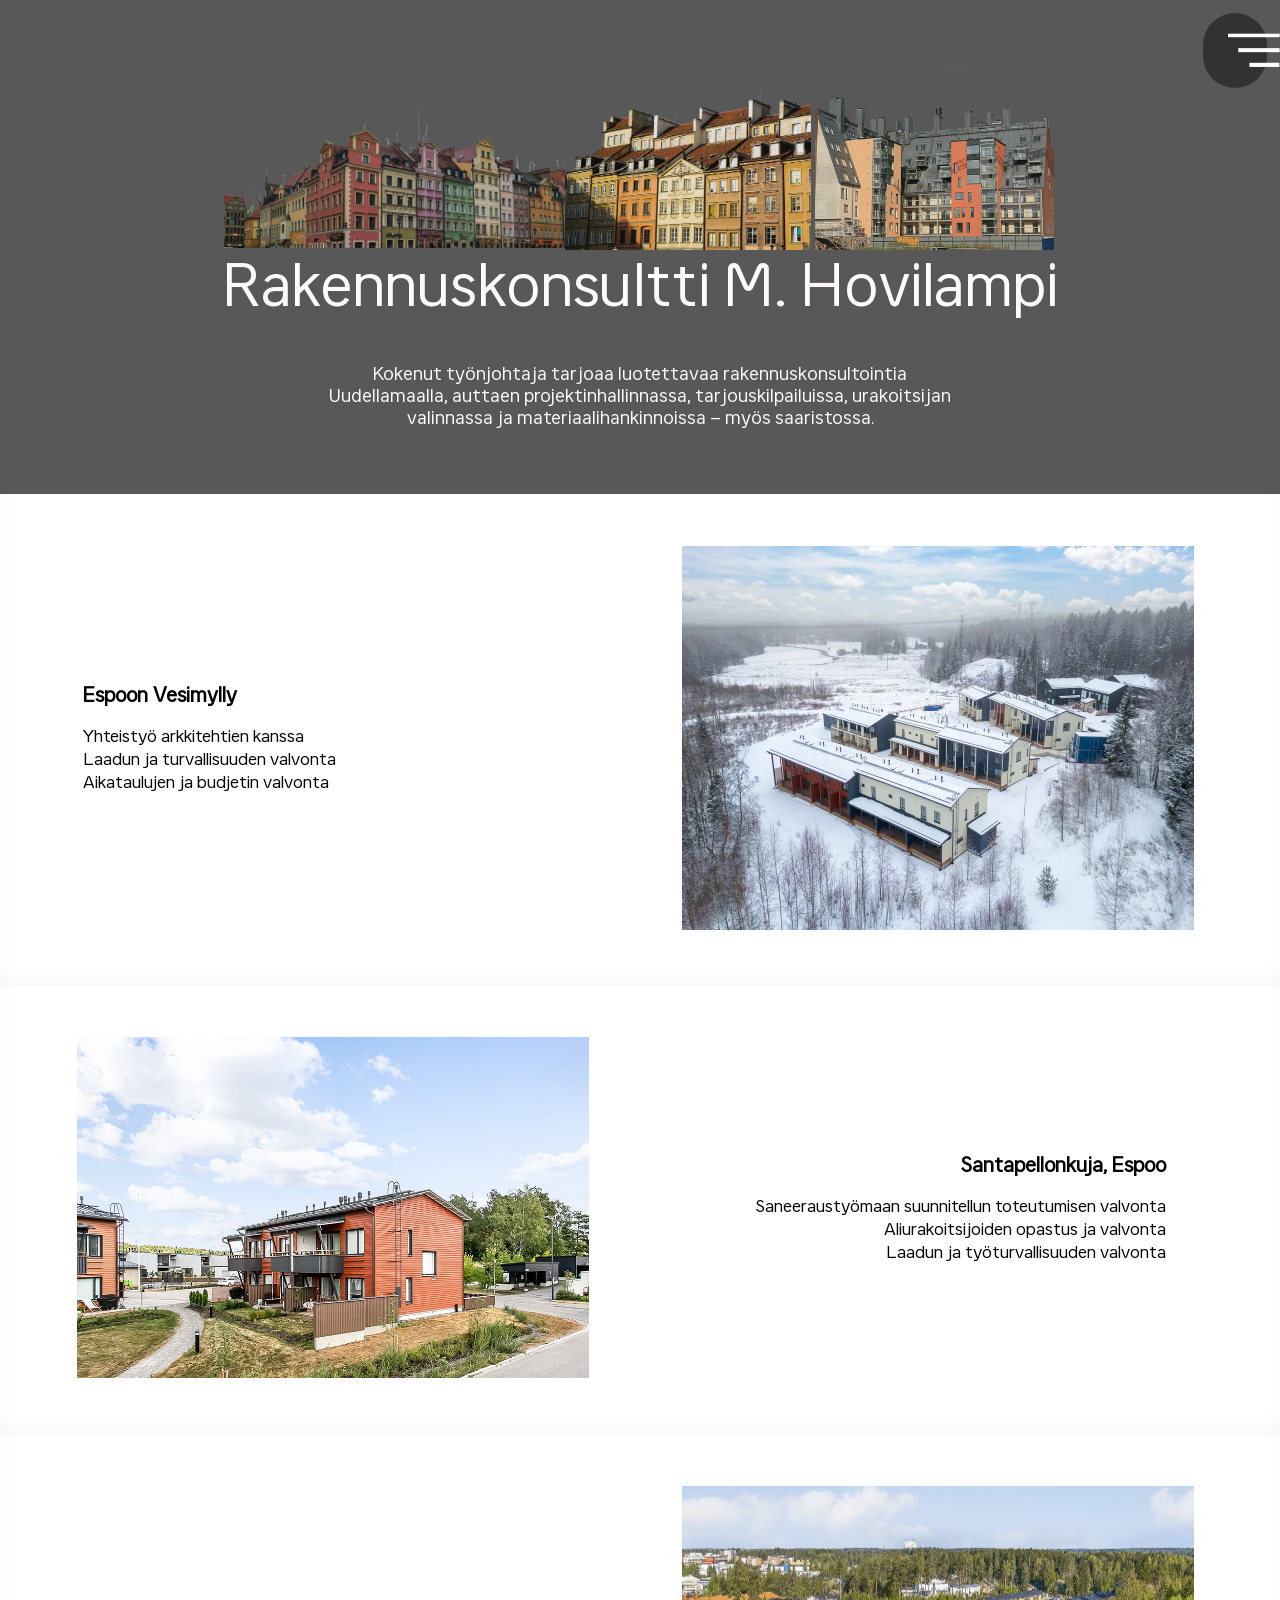
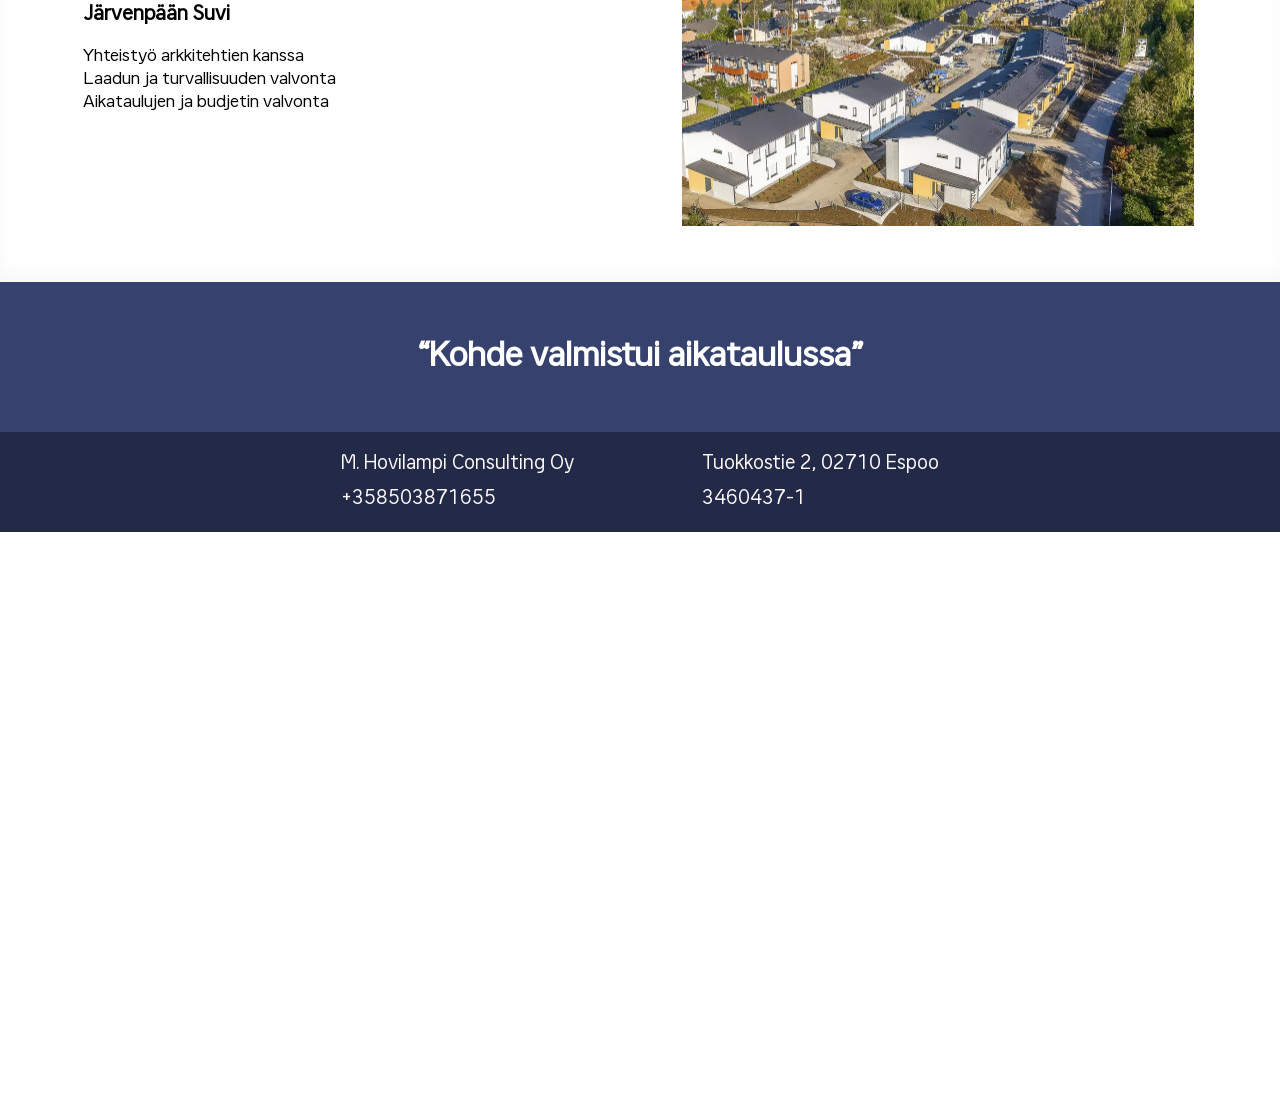
==== index.html @ 57b32dc0 "0.3 menu button and sidemenu" ====
<!DOCTYPE html>
<html>

<head>
    <meta charset="utf-8">
    <meta http-equiv="X-UA-Compatible" content="IE=edge">
    <title></title>
    <meta name="description" content="">
    <meta name="viewport" content="width=device-width, initial-scale=1">
    <script src="https://code.jquery.com/jquery-3.6.0.min.js"></script>
    <link rel="stylesheet" href="styles.css">
    <script src="script.js" async defer></script>
    <link rel="stylesheet" href="https://cdnjs.cloudflare.com/ajax/libs/animate.css/4.1.1/animate.min.css" />
    <script src="wow.min.js"></script>
    <script>
        new WOW().init();
    </script>
</head>

<body class="column">
    <div class="sidemenu column">
        <a class="menu">Menu</a>
        <div style="margin-top: -3.5%;" class="empty">.....</div>
        
        <a href="index.html" class="am column">
            <div class="round">
                <img class="home" src="home.svg">
            </div>
            <h5>Home</h5>
        </a>

        <a href="index.html" class="am column">
            <div class="round">
                <img class="home" src="ref.svg">
            </div>
            <h5>References</h5>
        </a>

        <a href="index.html" class="am column">
            <div class="round">
                <img class="home" src="contact.svg">
            </div>
            <h5>Contact</h5>
        </a>
    </div>

    <div class="movement">
        <div class="octagon">
            <img src="bars-solid.png">
        </div>
        <div class="case_build column">

            <div class="case_limiter row">
                <div class="building im1">
                    <img src="bgf2.png">
                </div>
                <div class="building im2">
                    <img src="bgf1.png">
                </div>
                <div class="building im3">
                    <img src="bgf3.png">
                </div>
            </div>
            <h1>Rakennuskonsultti M. Hovilampi</h1>
            <p>
                Kokenut työnjohtaja tarjoaa luotettavaa rakennuskonsultointia Uudellamaalla, auttaen projektinhallinnassa, tarjouskilpailuissa, urakoitsijan valinnassa ja materiaalihankinnoissa – myös saaristossa.
            </p>
        </div>
        <div class="content row">
            <div class="desc column">
                <h3>Espoon Vesimylly</h3>
                <p>
                    Yhteistyö arkkitehtien kanssa
                    <br>Laadun ja turvallisuuden valvonta
                    <br>Aikataulujen ja budjetin valvonta
                </p>
            </div>
            <div class="foto">
                <img src="yhtio-nelio.png">
            </div>
        </div>
        <div class="content row">
            <div class="foto left">
                <img src="santapellonkuja-espoo.jpg">
            </div>
            <div class="desc right column">
                <h3>Santapellonkuja, Espoo</h3>
                <p>
                    Saneeraustyömaan suunnitellun toteutumisen valvonta<br> Aliurakoitsijoiden opastus ja valvonta<br> Laadun ja työturvallisuuden valvonta
                </p>
            </div>
        </div>
        <div class="content row">
            <div class="desc column">
                <h3>Järvenpään Suvi</h3>
                <p>
                    Yhteistyö arkkitehtien kanssa<br> Laadun ja turvallisuuden valvonta<br> Aikataulujen ja budjetin valvonta
                </p>
            </div>
            <div class="foto">
                <img src="Jarvenpaan_Suvi_ulkokuva_05-1-1024x681.jpg">
            </div>
        </div>
        <div class="quote">
            <h2>“Kohde valmistui aikataulussa”</h2>
        </div>
        <div class="info row">
            <div class="column">
                <p>
                    M. Hovilampi Consulting Oy<br> +358503871655
                </p>
            </div>
            <div class="separator ">.</div>
            <div class="column">
                <p>
                    Tuokkostie 2, 02710 Espoo<br> 3460437-1
                </p>
            </div>
        </div>
    </div>
</body>

</html>
---- styles.css ----
* {
    margin: 0;
    padding: 0;
    font-family: LTKaraokeBodyR;
}

@font-face {
    font-family: 'LTKaraokeBody';
    src: url('LTKaraokeBody-Regular.ttf') format('truetype');
    font-weight: normal;
    font-style: normal;
}

@font-face {
    font-family: 'LTKaraokeBodyR';
    src: url('LTKaraokeBody-Regular.ttf') format('truetype');
    font-weight: normal;
    font-style: normal;
}

.column {
    display: flex;
    flex-direction: column;
}

.row {
    display: flex;
    flex-direction: row;
}

body {
    font-family: Arial, sans-serif;
    background-color: #ffffff;
    color: snow;
    display: flex;
    flex-direction: column;
    filter: blur(0.30px);
}

.beta {
    border: 2px solid black;
}

.case_build {
    display: flex;
    justify-content: center;
    align-items: center;
    overflow-x: hidden;
    background: linear-gradient(rgba(46, 46, 46, 0.8), rgba(46, 46, 46, 0.8)), url("https://www.hoviconsulting.fi/wp-content/uploads/2024/09/rivari-1.png") center/cover no-repeat;
    top: 0;
    left: 0;
    min-width: 100%;
    opacity: 12;
    z-index: -1;
    padding-bottom: 5%;
    padding-top: 5%;
    text-align: center;
}

.case_build h1 {
    font-family: LTKaraokeBody;
    font-size: 4vw;
    font-weight: normal;
    text-wrap: wrap;
    scale: 1.2;
    z-index: 0.1;
    margin-top: 1%;
    filter: blur(unset);
}

.case_build p {
    margin-top: 3.5%;
    font-size: 1.5vw;
    padding: 0% 25vw;
}

.case_build .building {
    width: 50%;
    display: flex;
    align-items: flex-end;
    z-index: 2;
}

.building img {
    width: 100%;
}

.case_limiter {
    justify-content: center;
    width: 65%;
    overflow: hidden;
}

.upscale {
    width: 85% !important;
}

.im1 {
    min-width: 41%;
}

.im2 {
    min-width: 25%;
}

.im3 {
    min-width: 25%;
}

.im1,
.im2,
.im3 {

    opacity: 0.85;
}

.content {
    min-width: 100%;
    min-height: 100px;
    color: black;
    box-sizing: border-box;
    padding-top: 4vw;
    padding-bottom: 4vw;
    box-shadow: 1px -11px 19px -2px rgba(0, 0, 0, 0.03) inset;
    -webkit-box-shadow: 1px -11px 19px -2px rgba(0, 0, 0, 0.03) inset;
    -moz-box-shadow: 1px -11px 19px -2px rgba(0, 0, 0, 0.03) inset;
}

.desc {
    max-width: 60%;
    font-size: 1.4vw;
    padding: 0% 30vw 0% 6.5vw;
    box-sizing: border-box;
    justify-content: center;
    line-height: 1.8vw;
}

.desc h3 {
    margin-bottom: 2vh;
}

.foto {
    max-width: 40%;
    box-sizing: border-box;
    justify-content: center;
    margin-left: -3vw;
}

.left {
    margin-left: 6vw;
}

.right {
    text-align: right;
    padding: 0% 6.5vw 0% 13vw;
}

.foto img {
    width: 100%;
}

.quote {
    display: flex;
    min-width: 100%;
    min-height: 150px;
    background-color: #36416D;
    justify-content: center;
    align-items: center;
}

.quote h2 {
    font-family: LTKaraokeBodyR;
    display: flex;
    color: rgb(255, 255, 255);
    font-size: 35px;
}

.info {
    background-color: #232A47;
    min-width: 100%;
    min-height: 100px;
    font-size: 1.7vw;
    justify-content: center;
    align-items: center;
    display: flex;
    line-height: 2.8vw;
    font-size: 20px;
}

.separator {
    min-width: 10%;
    color: transparent !important;
    user-select: none;
}
.movement {
    transition: transform 0.5s ease-in-out;
    transform: translateX(0);
}
.sidemenu {
    position: fixed;
    width: 300px;
    height: 300vh;
    left: 100%;
    transition: 0.5s ease-in-out;
    text-align: center;
    background-color: #cccccc;
    top: -0px;

}
.octagon {
    position: fixed;
    margin-top: 1%;
    z-index: 1000;
    margin-left: 94vw;
    background: rgb(15, 15, 15, 0.5);
    border-radius: 37px;
    width: 5%;
    max-height: 60px;
    justify-content: center;
    padding-top: 15px;
}
.octagon img {
    z-index: 2;
    max-width: 100px;
    scale: 1;
}
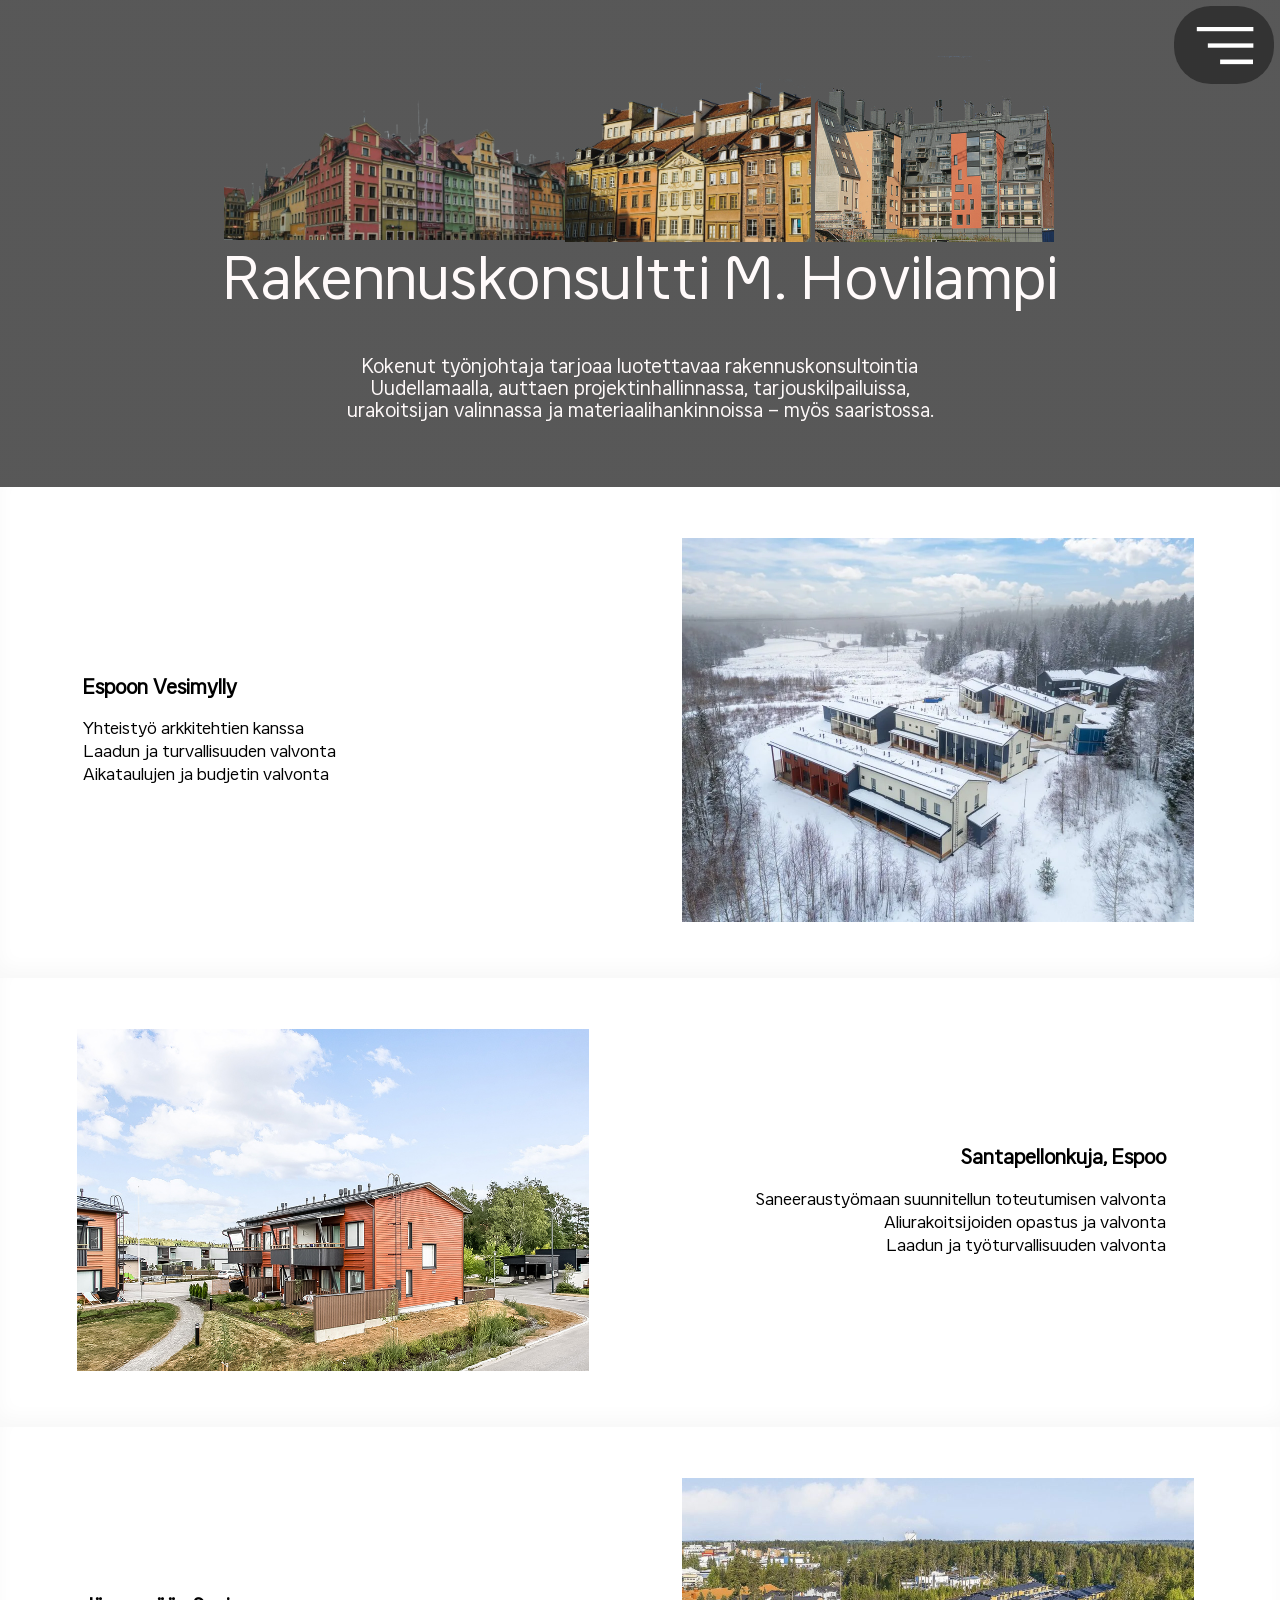
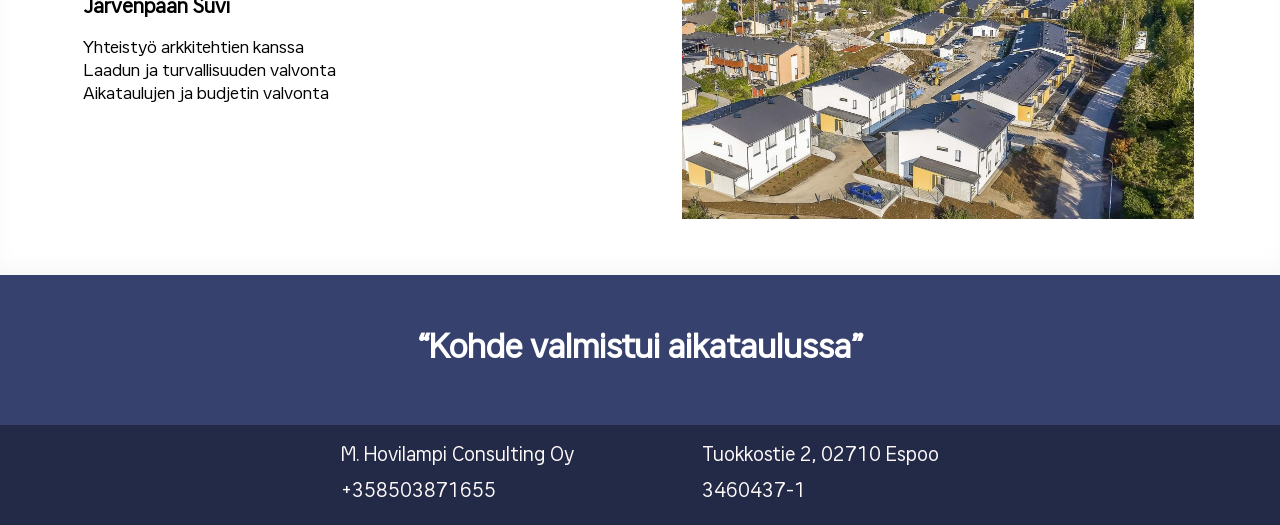
==== commit 3c48852b: "0.5 Added script of sidemenu hover changed style of sidemenu cnahged structure of index sidemenu" ====
--- a/index.html
+++ b/index.html
@@ -9,47 +9,31 @@
     <meta name="viewport" content="width=device-width, initial-scale=1">
     <script src="https://code.jquery.com/jquery-3.6.0.min.js"></script>
     <link rel="stylesheet" href="styles.css">
-    <script src="script.js" async defer></script>
+    <script src="script.js"></script>
     <link rel="stylesheet" href="https://cdnjs.cloudflare.com/ajax/libs/animate.css/4.1.1/animate.min.css" />
+    <link href="https://fonts.googleapis.com/css2?family=Lato:ital,wght@0,100;0,300;0,400;0,700;0,900;1,100;1,300;1,400;1,700;1,900&display=swap" rel="stylesheet">
     <script src="wow.min.js"></script>
     <script>
         new WOW().init();
     </script>
 </head>
-
 <body class="column">
-    <div class="sidemenu column">
-        <a class="menu">Menu</a>
-        <div style="margin-top: -3.5%;" class="empty">.....</div>
-        
-        <a href="index.html" class="am column">
-            <div class="round">
-                <img class="home" src="home.svg">
+    <div class="movement">
+        <div class="sidemenu column">
+            <a class="current">Main page</a>
+            <a>References</a>
+            <a>Information</a>
+            
+        </div>
+    </div>
+        <div class="case_build column">
+            <div class="integrator">
+                    <div class="octagon">
+                        <div class="octagondubler"></div>
+                        <img src="bars-solid.png">
+                </div>
             </div>
-            <h5>Home</h5>
-        </a>
-
-        <a href="index.html" class="am column">
-            <div class="round">
-                <img class="home" src="ref.svg">
-            </div>
-            <h5>References</h5>
-        </a>
-
-        <a href="index.html" class="am column">
-            <div class="round">
-                <img class="home" src="contact.svg">
-            </div>
-            <h5>Contact</h5>
-        </a>
-    </div>
-
-    <div class="movement">
-        <div class="octagon">
-            <img src="bars-solid.png">
-        </div>
-        <div class="case_build column">
-
+            
             <div class="case_limiter row">
                 <div class="building im1">
                     <img src="bgf2.png">
@@ -117,7 +101,6 @@
                 </p>
             </div>
         </div>
-    </div>
 </body>
 
 </html>
--- a/styles.css
+++ b/styles.css
@@ -35,6 +35,7 @@
     display: flex;
     flex-direction: column;
     filter: blur(0.30px);
+    overflow-x: hidden;
 }
 
 .beta {
@@ -50,11 +51,12 @@
     top: 0;
     left: 0;
     min-width: 100%;
-    opacity: 12;
-    z-index: -1;
+    opacity: 1;
+    z-index: 1;
     padding-bottom: 5%;
     padding-top: 5%;
     text-align: center;
+    margin-top: -5%;
 }
 
 .case_build h1 {
@@ -70,7 +72,7 @@
 
 .case_build p {
     margin-top: 3.5%;
-    font-size: 1.5vw;
+    font-size: 1.6vw;
     padding: 0% 25vw;
 }
 
@@ -193,34 +195,80 @@
     user-select: none;
 }
 .movement {
+    position: absolute;
     transition: transform 0.5s ease-in-out;
-    transform: translateX(0);
+    width: 100%;
+    height: 157vw;
+    display: flex;
+    justify-content: flex-end;
+    z-index: 0;
 }
 .sidemenu {
-    position: fixed;
-    width: 300px;
-    height: 300vh;
-    left: 100%;
+    position: relative;
     transition: 0.5s ease-in-out;
     text-align: center;
-    background-color: #cccccc;
-    top: -0px;
-
+    background-color: #36416D;
+    color: rgb(255, 255, 255);
+    min-width: 15%;
+    min-height: 100vh;
+    padding-top: 1vw;
+    font-size: 28px;
+    user-select: none;
+    transform: translateX(100%);
+    z-index: 1000;
+    padding-top: 5%;
+}
+.sidemenu a {
+    font-family: Lato;
+    font-weight: bold;
+    cursor: pointer;
+    margin-bottom: 10%;
 }
 .octagon {
-    position: fixed;
-    margin-top: 1%;
-    z-index: 1000;
-    margin-left: 94vw;
+    position: relative;
+    display: flex;
     background: rgb(15, 15, 15, 0.5);
     border-radius: 37px;
-    width: 5%;
-    max-height: 60px;
-    justify-content: center;
-    padding-top: 15px;
+    justify-content: center;
+     z-index: 1001 !important;
+    width: 100px;
+    height: 55px;
+    justify-content: center;
+    align-items: center;
+    padding-top: 23px;
+    cursor: pointer;
+    pointer-events: auto;
 }
 .octagon img {
     z-index: 2;
-    max-width: 100px;
+    max-width: 110%;
     scale: 1;
+    pointer-events: auto;
+}
+.integrator {
+    min-width: 100%;
+    max-height: 50px;
+    display: flex;
+    justify-content: flex-end;
+    padding-right: 1%;
+    padding-top: 0.5%;
+    z-index: 100;
+}
+.empty {
+    color: transparent !important;
+    box-shadow: 0px 1px 0px rgba(255, 255, 255, 0.7);
+    user-select: none !important;
+}
+.octagondubler {
+    position: absolute;
+    min-width:100px;
+    height: 70px;
+    left: 5%;
+    top: 2%;
+}
+.current {
+    font-size: 43px !important;
+    text-decoration: none !important;
+    margin-bottom: 20% !important;
+    cursor: default !important;
 }
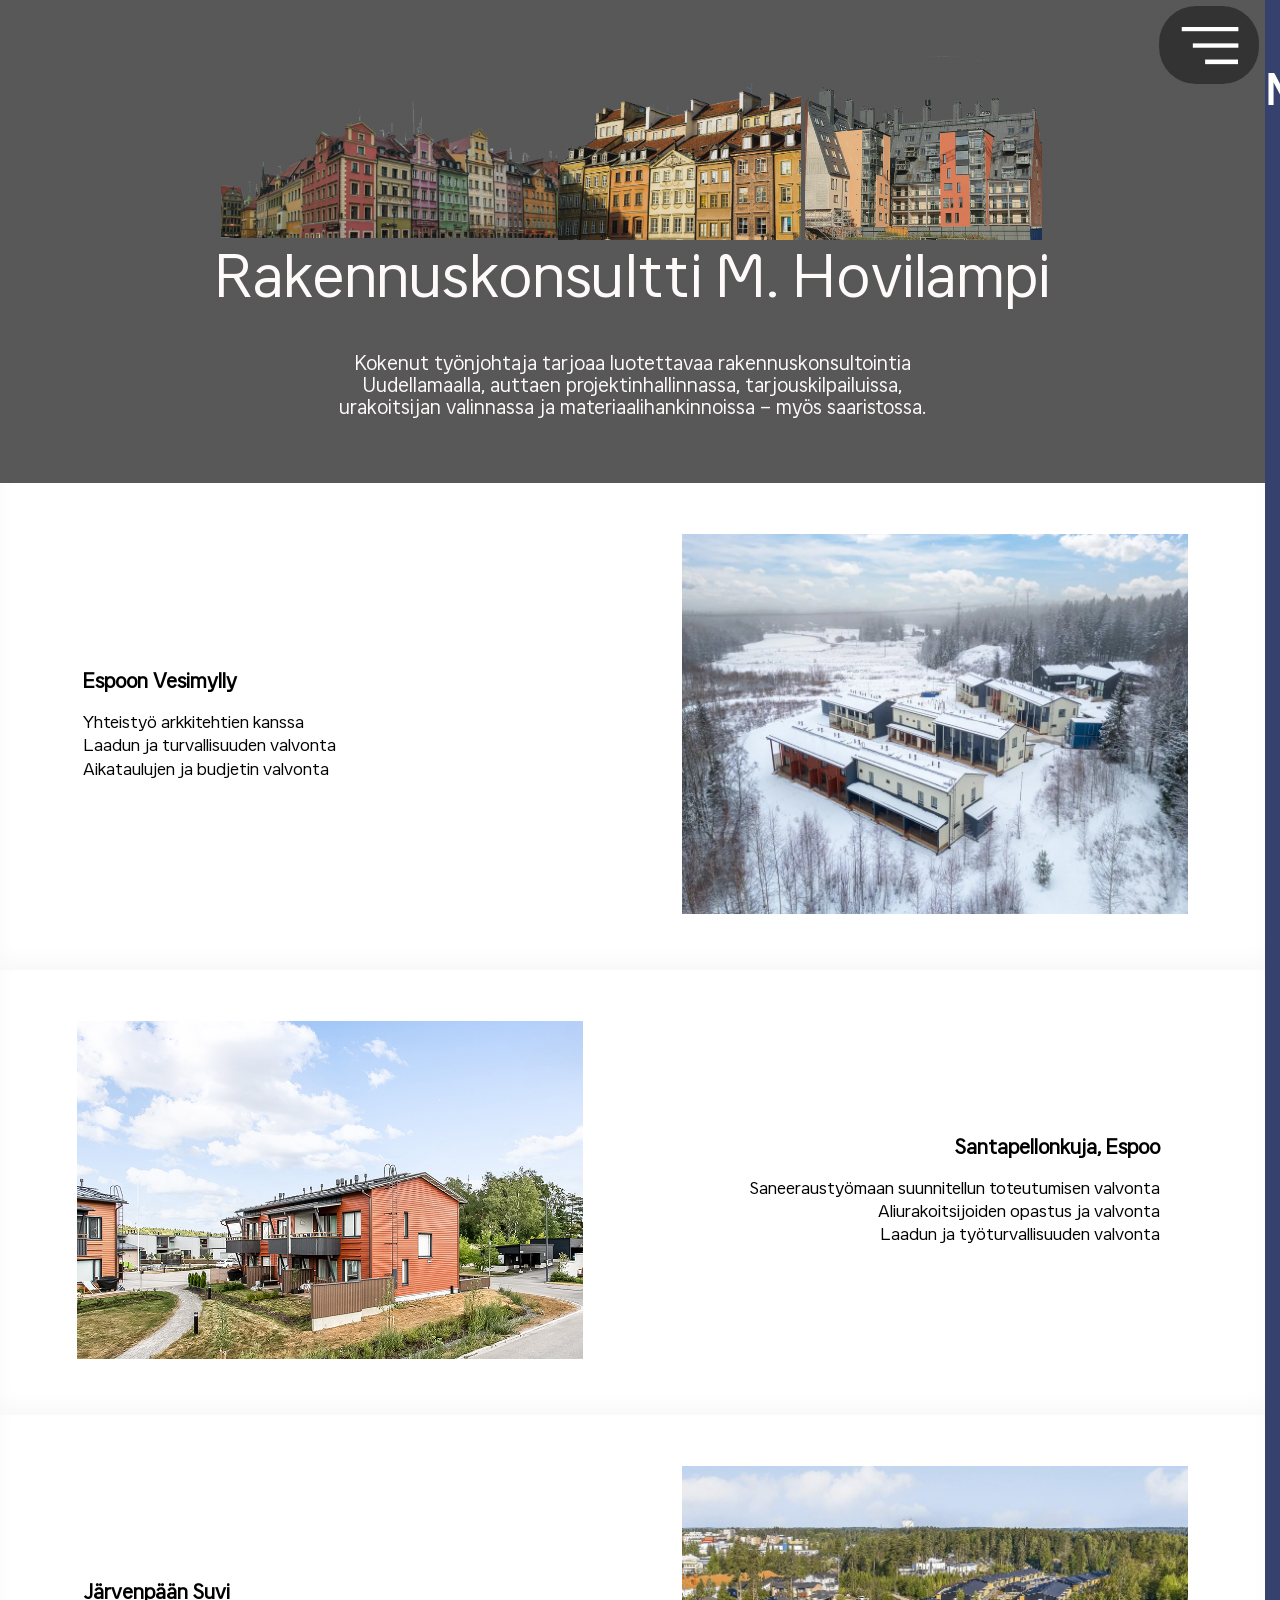
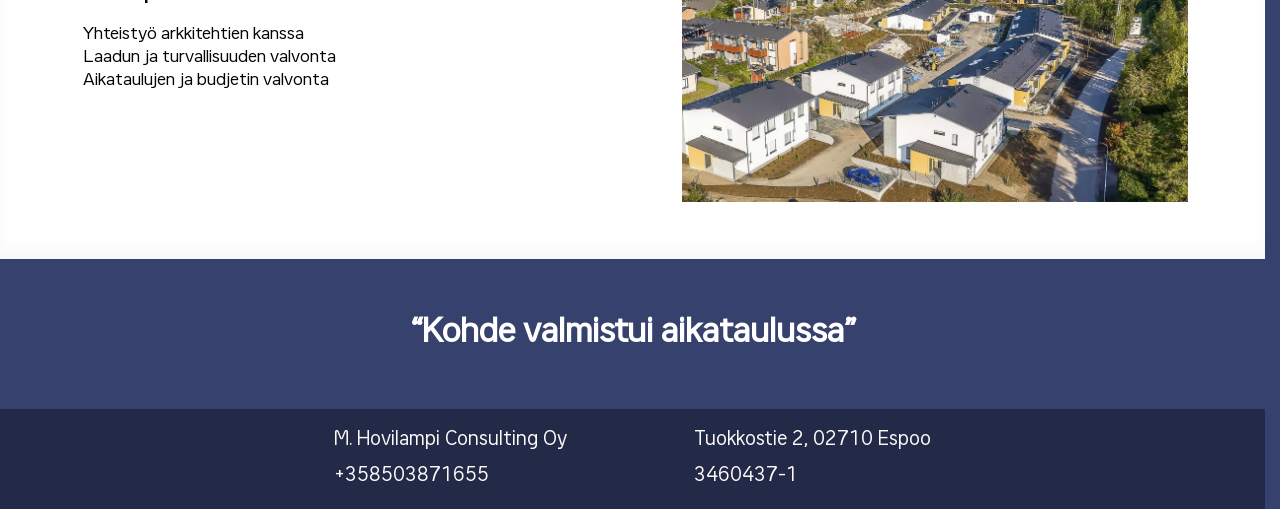
==== commit 83ffc156: "0.7 added references ans css classes and ajustments for ref page, test picture rf1.png octagondubler" ====
--- a/index.html
+++ b/index.html
@@ -20,9 +20,9 @@
 <body class="column">
     <div class="movement">
         <div class="sidemenu column">
-            <a class="current">Main page</a>
-            <a>References</a>
-            <a>Information</a>
+            <a href="index.html" class="current">Main page</a>
+            <a href="references.html">References</a>
+            <a href="contact.html">Information</a>
             
         </div>
     </div>
--- a/styles.css
+++ b/styles.css
@@ -39,7 +39,7 @@
 }
 
 .beta {
-    border: 2px solid black;
+    border: 2px solid rgb(255, 0, 0);
 }
 
 .case_build {
@@ -223,6 +223,13 @@
     font-weight: bold;
     cursor: pointer;
     margin-bottom: 10%;
+    text-decoration: none !important;
+    color: #ffffff;
+    transition: 0.3s ease-in-out;
+}
+.sidemenu a:hover {
+    color: #000000;
+    scale: 1.1;
 }
 .octagon {
     position: relative;
@@ -271,4 +278,153 @@
     text-decoration: none !important;
     margin-bottom: 20% !important;
     cursor: default !important;
+    scale: 1.0 !important;
+    color: #ffffff !important;
+}
+html {
+    scrollbar-gutter: stable;
+    background-color: #36416D;
+}
+.CThead {
+    min-width: 100%;
+    min-height: 160px;
+    background-color: #232A47;
+}
+.CTMBadjusted {
+    margin-right: 0.5%;
+}
+.CTQadjusted {
+    background-color: #232A47 !important;
+    min-height: 207px !important;
+}
+.CTdata {
+    color: black;
+    display: flex;
+    justify-content: space-between;
+    min-width: 100%;
+    min-height: 600px;
+}
+.CTname {
+    width: 50%;
+    text-align: center;
+    font-size: 46px;
+    padding: 10% 9%;
+    box-sizing: border-box;
+}
+.CTname h1 {
+   font-family: Lato;
+}
+.CTinfo {
+    width: 50%;
+    text-align: center;
+    font-size: 36px;
+    padding: 10% 10%;
+    box-sizing: border-box;
+    display: flex;
+    justify-content: center;
+}
+.CTinfo h3 {
+    font-family: Lato;
+    margin-bottom: 15%;
+    margin-top: -5%;
+}
+.CTinfo button {
+    font-family: Lato;
+    background-color: #232A47;
+    color: #ffffff;
+    border-radius: 25px;
+    min-height: 2vw;
+    border: transparent;
+    font-size: 25px;
+    min-width: 15%;
+     padding: 0% 20%;
+}
+.CTsidemenu {
+    max-height: 90vh !important;
+    min-height: 90vh;
+}
+.CTcurrent {
+    margin-bottom: 0%;
+    margin-top: 10% !important;
+}
+.RFgreet {
+    min-width: 100%;
+    min-height: 100px;
+    background-color: #232A47;
+    text-align: center;
+    display: flex;
+    align-items: center;
+    justify-content: center;
+}
+.greeter {
+    min-width: 100%;
+    min-height: 150px;
+}
+.greeter h1 {
+    font-family: Playpen Sans;
+    font-size: 72px;
+    margin-top: -1vw;
+}
+.references  {
+    color: black;
+    min-width: 100%;
+    min-height: 500px;
+    display: flex;
+    justify-content: center;
+}
+.showcase {
+    min-width: 70%;
+    padding: 5% 15%;
+    box-shadow: 1px -11px 19px -2px rgba(0, 0, 0, 0.03) inset;
+    -webkit-box-shadow: 1px -11px 19px -2px rgba(0, 0, 0, 0.03) inset;
+    -moz-box-shadow: 1px -11px 19px -2px rgba(0, 0, 0, 0.03) inset;
+}
+.RFdesc {
+    min-width: 100%;
+    align-items: center;
+    text-align: center;
+    font-size: 38px;
+    margin-bottom: 5%;
+}
+.mapview {
+    min-width: 100%;
+    display: flex;
+    justify-content: center;
+    font-size: 28px;
+}
+.googlemap {
+    min-width: 50%;
+    text-align: center;
+}
+.googlemap h3 {
+    margin-bottom: 1%;
+    text-decoration: underline;
+}
+/*.googlemap iframe {
+    width: 90%;
+    height: 90%;
+    z-index: 10000;
+}*/
+.streetview {
+    min-width: 50%;
+    align-items: flex-end;
+    padding-right: 0.5%;
+    box-sizing: border-box;
+}
+/*.streetview img {
+    width: 90%;
+}*/
+.devider {
+    display: flex;
+    justify-content: space-between;
+}
+.RFcurrent {
+    margin-bottom: 10%;
+    margin-top: 10% !important;
+}
+.RFdubler {
+    left: 7%;
+}
+.CTdubler {
+    left: 7%;
 }
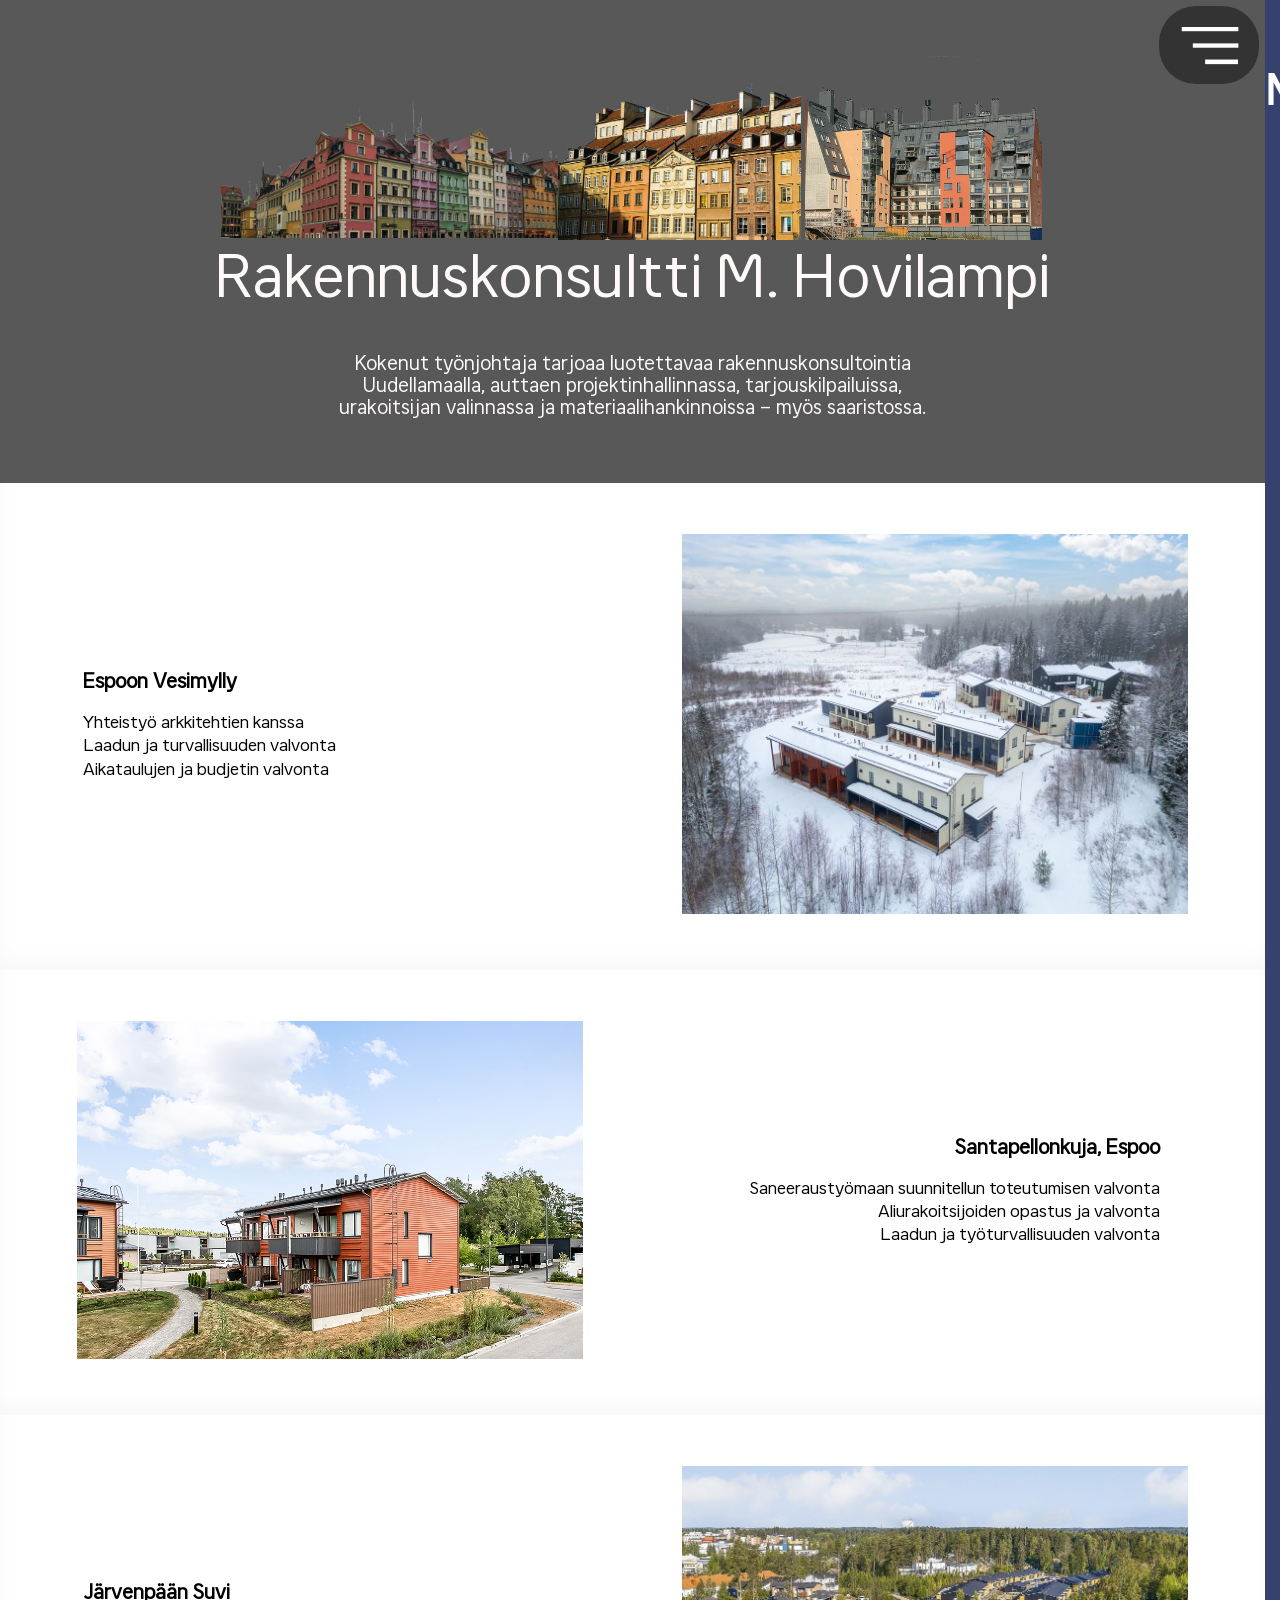
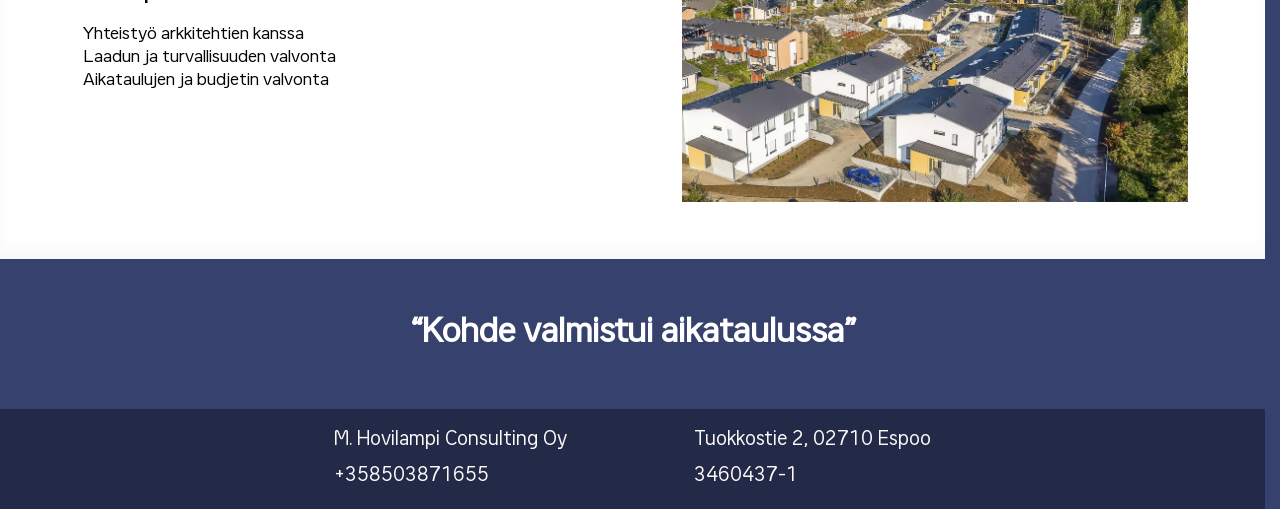
==== commit 941186e4: "0.8 Animations added" ====
--- a/index.html
+++ b/index.html
@@ -45,13 +45,13 @@
                     <img src="bgf3.png">
                 </div>
             </div>
-            <h1>Rakennuskonsultti M. Hovilampi</h1>
+            <h1 class="animate__animated animate__fadeIn wow">Rakennuskonsultti M. Hovilampi</h1>
             <p>
                 Kokenut työnjohtaja tarjoaa luotettavaa rakennuskonsultointia Uudellamaalla, auttaen projektinhallinnassa, tarjouskilpailuissa, urakoitsijan valinnassa ja materiaalihankinnoissa – myös saaristossa.
             </p>
         </div>
         <div class="content row">
-            <div class="desc column">
+            <div class="desc animate__animated animate__fadeInLeft wow column">
                 <h3>Espoon Vesimylly</h3>
                 <p>
                     Yhteistyö arkkitehtien kanssa
@@ -59,15 +59,15 @@
                     <br>Aikataulujen ja budjetin valvonta
                 </p>
             </div>
-            <div class="foto">
+            <div class="foto animate__animated animate__fadeInRight wow">
                 <img src="yhtio-nelio.png">
             </div>
         </div>
         <div class="content row">
-            <div class="foto left">
+            <div class="foto  animate__animated animate__fadeInLeft wow left">
                 <img src="santapellonkuja-espoo.jpg">
             </div>
-            <div class="desc right column">
+            <div class="desc right  animate__animated animate__fadeInRight wow column">
                 <h3>Santapellonkuja, Espoo</h3>
                 <p>
                     Saneeraustyömaan suunnitellun toteutumisen valvonta<br> Aliurakoitsijoiden opastus ja valvonta<br> Laadun ja työturvallisuuden valvonta
@@ -75,13 +75,13 @@
             </div>
         </div>
         <div class="content row">
-            <div class="desc column">
+            <div class="desc animate__animated animate__fadeInLeft wow column">
                 <h3>Järvenpään Suvi</h3>
                 <p>
                     Yhteistyö arkkitehtien kanssa<br> Laadun ja turvallisuuden valvonta<br> Aikataulujen ja budjetin valvonta
                 </p>
             </div>
-            <div class="foto">
+            <div class="foto animate__animated animate__fadeInRight wow">
                 <img src="Jarvenpaan_Suvi_ulkokuva_05-1-1024x681.jpg">
             </div>
         </div>
--- a/styles.css
+++ b/styles.css
@@ -96,24 +96,32 @@
 .upscale {
     width: 85% !important;
 }
-
-.im1 {
-    min-width: 41%;
-}
-
-.im2 {
-    min-width: 25%;
-}
-
-.im3 {
-    min-width: 25%;
-}
-
 .im1,
 .im2,
 .im3 {
-
-    opacity: 0.85;
+    filter: blur(0.5px);
+    opacity: 0.0;
+
+}
+.im1 {
+    min-width: 41%;
+    animation: greetanimate 1s ease-in-out;
+    animation-delay: 0.5s;
+    animation-fill-mode: forwards;
+}
+
+.im2 {
+    min-width: 25%;
+    animation: greetanimate 0.8s ease-in-out;
+    animation-delay: 0.5s;
+    animation-fill-mode: forwards;
+}
+
+.im3 {
+    min-width: 25%;
+    animation: greetanimate 1.8s ease-in-out;
+    animation-delay: 0.5s;
+    animation-fill-mode: forwards;
 }
 
 .content {
@@ -427,4 +435,14 @@
 }
 .CTdubler {
     left: 7%;
+}
+@keyframes greetanimate {
+    0% {
+        transform: translateY(100%);
+        opacity: 0.0;
+    }
+    100% {
+        transform: translateY(0%);
+        opacity: 0.95;
+    }
 }
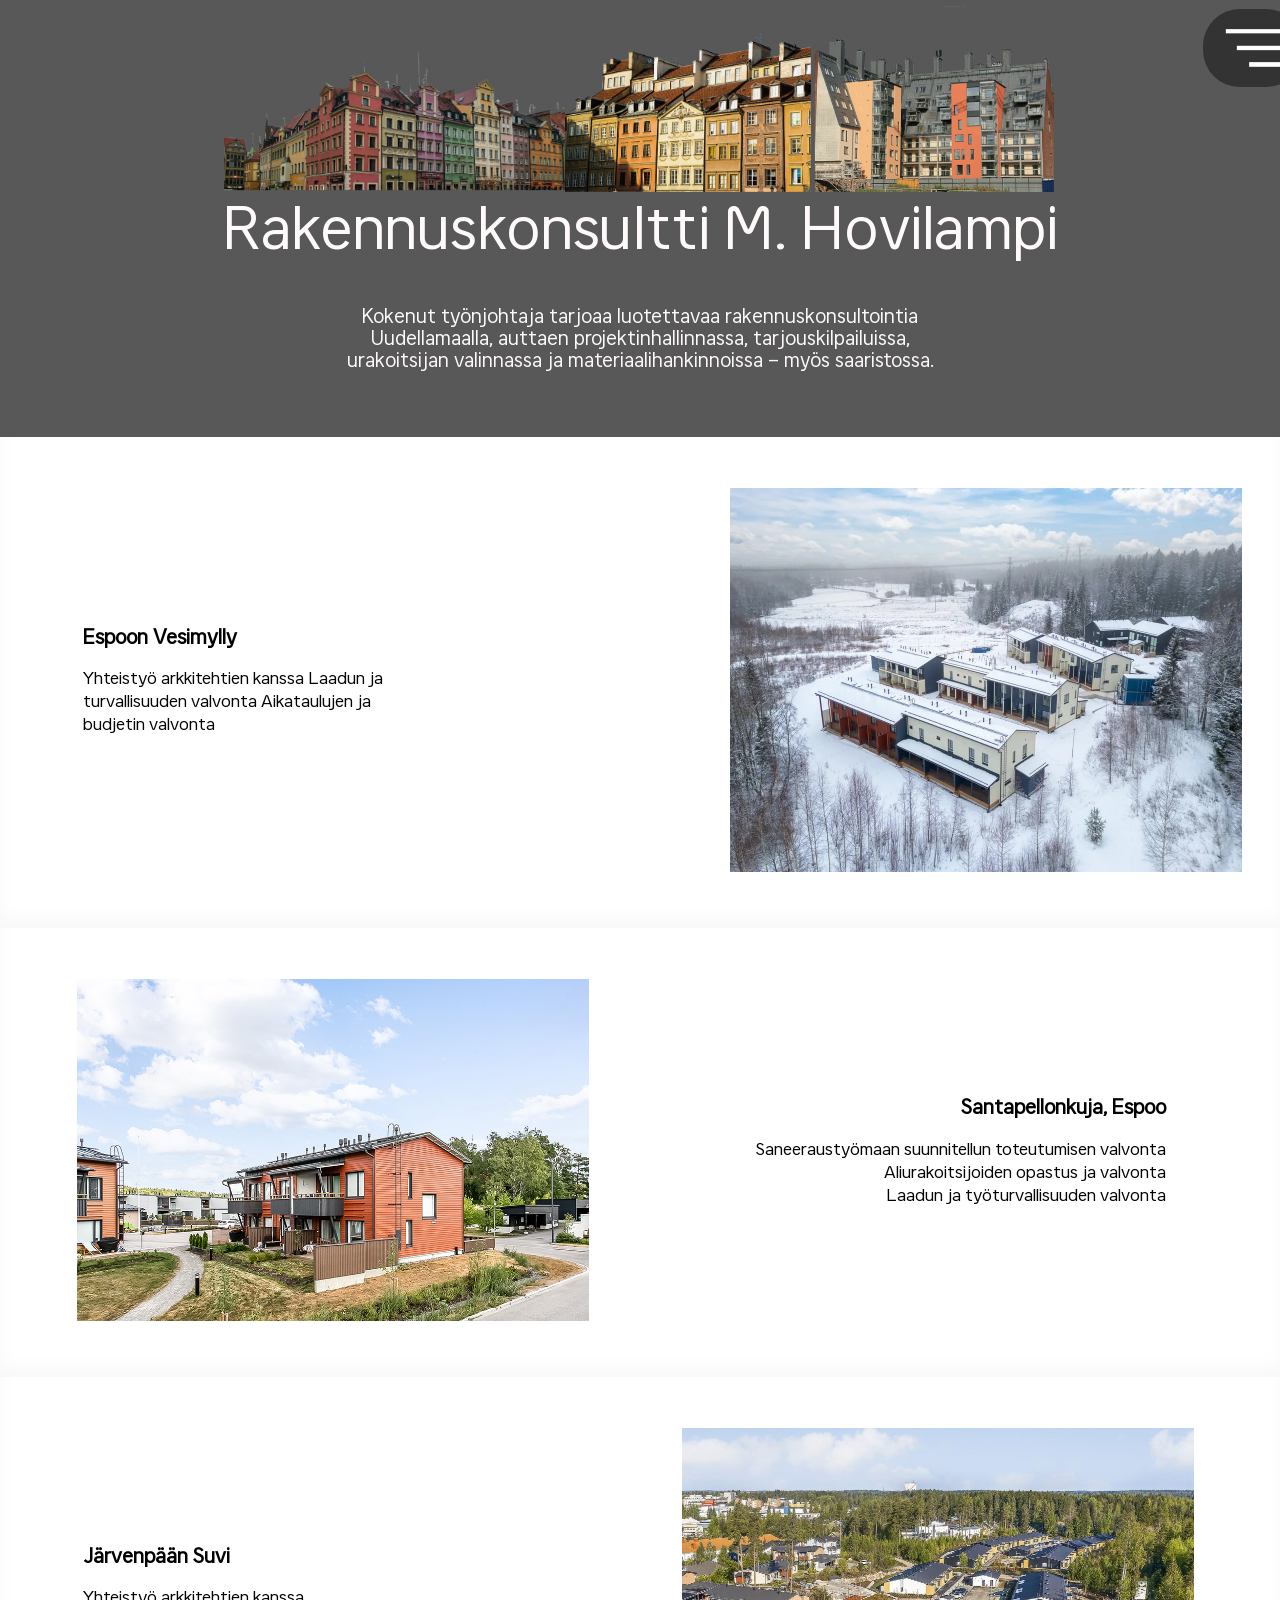
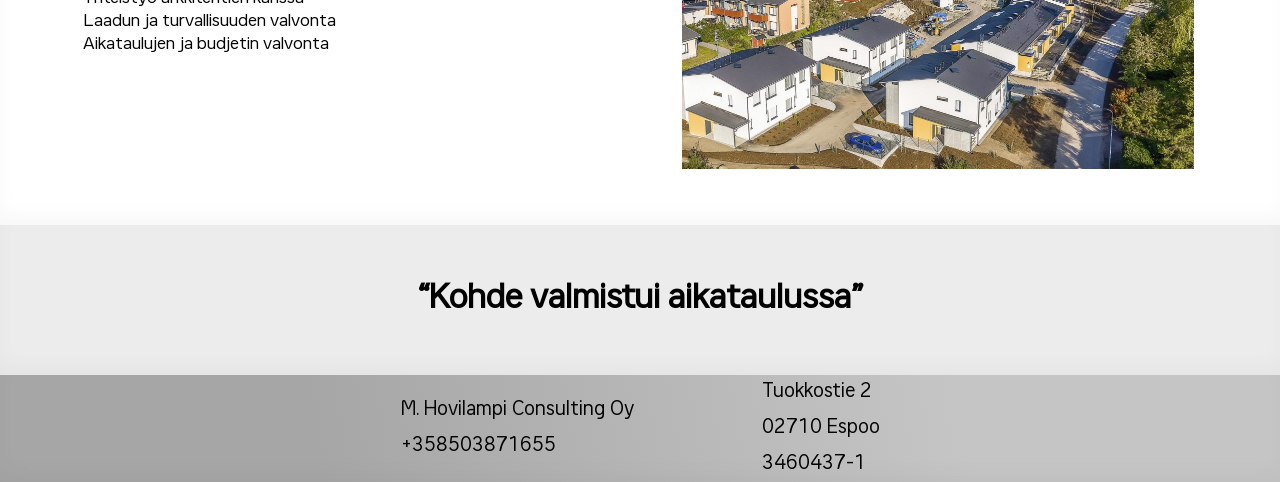
==== commit 38980329: "1.1v Mobile portrait view" ====
--- a/index.html
+++ b/index.html
@@ -9,31 +9,56 @@
     <meta name="viewport" content="width=device-width, initial-scale=1">
     <script src="https://code.jquery.com/jquery-3.6.0.min.js"></script>
     <link rel="stylesheet" href="styles.css">
-    <script src="script.js"></script>
     <link rel="stylesheet" href="https://cdnjs.cloudflare.com/ajax/libs/animate.css/4.1.1/animate.min.css" />
     <link href="https://fonts.googleapis.com/css2?family=Lato:ital,wght@0,100;0,300;0,400;0,700;0,900;1,100;1,300;1,400;1,700;1,900&display=swap" rel="stylesheet">
     <script src="wow.min.js"></script>
     <script>
         new WOW().init();
     </script>
+    <script>
+        setTimeout(() => {
+        const cssLink = document.querySelector("link[href*='styles.css']");
+        if (cssLink) {
+            cssLink.href = cssLink.href.split("?")[0] + "?v=" + new Date().getTime();
+        }
+        }, 500);
+
+        function loadScript(src) {
+        const script = document.createElement("script");
+        script.src = src;
+        script.type = "text/javascript";
+        script.async = true;
+        document.head.appendChild(script);
+    }
+
+    function checkDevice() {
+        if (window.matchMedia("(max-width: 767px)").matches) {
+            loadScript("script_mobile.js");
+        } else {
+            loadScript("script.js");
+        }
+    }
+    document.addEventListener("DOMContentLoaded", checkDevice);
+    window.addEventListener("resize", checkDevice);
+    </script>
 </head>
 <body class="column">
-    <div class="movement">
         <div class="sidemenu column">
             <a href="index.html" class="current">Main page</a>
             <a href="references.html">References</a>
-            <a href="contact.html">Information</a>
-            
+            <a href="contact.php">Information</a>
+            <button class="backbtn"><img src="arrowb.svg"></button>
         </div>
-    </div>
+    
         <div class="case_build column">
             <div class="integrator">
                     <div class="octagon">
                         <div class="octagondubler"></div>
                         <img src="bars-solid.png">
-                </div>
+                    </div>
+                    
             </div>
-            
+            <div class="fixer">1</div>
             <div class="case_limiter row">
                 <div class="building im1">
                     <img src="bgf2.png">
@@ -55,15 +80,15 @@
                 <h3>Espoon Vesimylly</h3>
                 <p>
                     Yhteistyö arkkitehtien kanssa
-                    <br>Laadun ja turvallisuuden valvonta
-                    <br>Aikataulujen ja budjetin valvonta
+                    Laadun ja turvallisuuden valvonta
+                    Aikataulujen ja budjetin valvonta
                 </p>
             </div>
             <div class="foto animate__animated animate__fadeInRight wow">
                 <img src="yhtio-nelio.png">
             </div>
         </div>
-        <div class="content row">
+        <div class="content row mobileinverted">
             <div class="foto  animate__animated animate__fadeInLeft wow left">
                 <img src="santapellonkuja-espoo.jpg">
             </div>
@@ -89,15 +114,15 @@
             <h2>“Kohde valmistui aikataulussa”</h2>
         </div>
         <div class="info row">
-            <div class="column">
+            <div class="mobile_info column">
                 <p>
                     M. Hovilampi Consulting Oy<br> +358503871655
                 </p>
             </div>
             <div class="separator ">.</div>
-            <div class="column">
+            <div class="mobile_info_right column">
                 <p>
-                    Tuokkostie 2, 02710 Espoo<br> 3460437-1
+                    Tuokkostie 2<br> 02710 Espoo<br> 3460437-1
                 </p>
             </div>
         </div>
--- a/styles.css
+++ b/styles.css
@@ -34,8 +34,8 @@
     color: snow;
     display: flex;
     flex-direction: column;
-    filter: blur(0.30px);
     overflow-x: hidden;
+    z-index: 1;
 }
 
 .beta {
@@ -67,7 +67,6 @@
     scale: 1.2;
     z-index: 0.1;
     margin-top: 1%;
-    filter: blur(unset);
 }
 
 .case_build p {
@@ -99,7 +98,6 @@
 .im1,
 .im2,
 .im3 {
-    filter: blur(0.5px);
     opacity: 0.0;
 
 }
@@ -131,6 +129,7 @@
     box-sizing: border-box;
     padding-top: 4vw;
     padding-bottom: 4vw;
+    z-index: 1;
     box-shadow: 1px -11px 19px -2px rgba(0, 0, 0, 0.03) inset;
     -webkit-box-shadow: 1px -11px 19px -2px rgba(0, 0, 0, 0.03) inset;
     -moz-box-shadow: 1px -11px 19px -2px rgba(0, 0, 0, 0.03) inset;
@@ -173,9 +172,13 @@
     display: flex;
     min-width: 100%;
     min-height: 150px;
-    background-color: #36416D;
+    background-color: #ECECEC;
     justify-content: center;
     align-items: center;
+    box-shadow: 1px -11px 19px -2px rgba(0, 0, 0, 0.03) inset;
+    -webkit-box-shadow: 1px -11px 19px -2px rgba(0, 0, 0, 0.03) inset;
+    -moz-box-shadow: 1px -11px 19px -2px rgba(0, 0, 0, 0.03) inset;
+    
 }
 
 .quote h2 {
@@ -183,10 +186,12 @@
     display: flex;
     color: rgb(255, 255, 255);
     font-size: 35px;
+    color: #000000 !important;
 }
 
 .info {
-    background-color: #232A47;
+    background: rgb(230,230,230);
+    background: linear-gradient(261deg, rgb(197, 197, 197) 25%, rgba(166,166,166,1)  75%);
     min-width: 100%;
     min-height: 100px;
     font-size: 1.7vw;
@@ -195,6 +200,10 @@
     display: flex;
     line-height: 2.8vw;
     font-size: 20px;
+    color: #000000;
+    box-shadow: 1px -11px 19px -2px rgba(0, 0, 0, 0.03) inset;
+    -webkit-box-shadow: 1px -11px 19px -2px rgba(0, 0, 0, 0.03) inset;
+    -moz-box-shadow: 1px -11px 19px -2px rgba(0, 0, 0, 0.03) inset;
 }
 
 .separator {
@@ -202,27 +211,18 @@
     color: transparent !important;
     user-select: none;
 }
-.movement {
-    position: absolute;
-    transition: transform 0.5s ease-in-out;
-    width: 100%;
-    height: 157vw;
-    display: flex;
-    justify-content: flex-end;
-    z-index: 0;
-}
 .sidemenu {
-    position: relative;
+    position: fixed;
     transition: 0.5s ease-in-out;
     text-align: center;
-    background-color: #36416D;
+    background-color: #737373;
     color: rgb(255, 255, 255);
     min-width: 15%;
     min-height: 100vh;
     padding-top: 1vw;
     font-size: 28px;
     user-select: none;
-    transform: translateX(100%);
+    transform: translateX(700%);
     z-index: 1000;
     padding-top: 5%;
 }
@@ -234,18 +234,25 @@
     text-decoration: none !important;
     color: #ffffff;
     transition: 0.3s ease-in-out;
+    background-color: transparent;
+    box-shadow: none;
+}
+.backbtn {
+    pointer-events: none;
+    background-color: transparent;
+    opacity: 0;
 }
 .sidemenu a:hover {
     color: #000000;
     scale: 1.1;
 }
 .octagon {
-    position: relative;
+    position: fixed;
     display: flex;
     background: rgb(15, 15, 15, 0.5);
     border-radius: 37px;
     justify-content: center;
-     z-index: 1001 !important;
+    z-index: 2000 !important;
     width: 100px;
     height: 55px;
     justify-content: center;
@@ -253,6 +260,11 @@
     padding-top: 23px;
     cursor: pointer;
     pointer-events: auto;
+    top: 1%;
+    left: 94%;
+    transform: translateZ(0);
+    will-change: transform, opacity;
+    transform: translate3d(0, 0, 0)
 }
 .octagon img {
     z-index: 2;
@@ -288,22 +300,29 @@
     cursor: default !important;
     scale: 1.0 !important;
     color: #ffffff !important;
+    padding: 5%;
+    
 }
 html {
-    scrollbar-gutter: stable;
-    background-color: #36416D;
+    background-color: #737373;
 }
 .CThead {
-    min-width: 100%;
+    width: 100%;
+    text-align: center;
     min-height: 160px;
-    background-color: #232A47;
+    background: rgb(230,230,230);
+    background: linear-gradient(261deg, rgba(233,233,233,1) 25%, rgba(166,166,166,1)  75%);
 }
 .CTMBadjusted {
     margin-right: 0.5%;
 }
 .CTQadjusted {
-    background-color: #232A47 !important;
+    background: rgb(230,230,230);
+    background: linear-gradient(261deg, rgba(233,233,233,1) 25%, rgba(166,166,166,1)  75%);
     min-height: 207px !important;
+}
+.CTQadjusted h2 {
+    color: #000000 !important;
 }
 .CTdata {
     color: black;
@@ -336,16 +355,27 @@
     margin-bottom: 15%;
     margin-top: -5%;
 }
-.CTinfo button {
+.postsend {
     font-family: Lato;
-    background-color: #232A47;
+    background-color: #545454;
     color: #ffffff;
     border-radius: 25px;
-    min-height: 2vw;
-    border: transparent;
+    min-height: 50px;
     font-size: 25px;
     min-width: 15%;
-     padding: 0% 20%;
+    transition: 0.3s ease-in-out;
+    z-index: 1000;
+    border-color: transparent;
+    cursor: pointer;
+}
+.postsend:hover {
+    background-color: #3a3939;
+    border-radius: 12px;
+}
+.postsend:active {
+    scale: 0.9;
+    background-color: #3a3939;
+    border-radius: 12px;
 }
 .CTsidemenu {
     max-height: 90vh !important;
@@ -358,7 +388,8 @@
 .RFgreet {
     min-width: 100%;
     min-height: 100px;
-    background-color: #232A47;
+    background: rgb(230,230,230);
+    background: linear-gradient(261deg, rgba(233,233,233,1) 25%, rgba(166,166,166,1)  75%);;
     text-align: center;
     display: flex;
     align-items: center;
@@ -369,9 +400,10 @@
     min-height: 150px;
 }
 .greeter h1 {
-    font-family: Playpen Sans;
+    font-family: Lato;
     font-size: 72px;
-    margin-top: -1vw;
+    margin-top: 1vw;
+    color: #000000;
 }
 .references  {
     color: black;
@@ -404,9 +436,12 @@
     min-width: 50%;
     text-align: center;
 }
-.googlemap h3 {
+.googlemap a {
     margin-bottom: 1%;
+    font-weight: bold;
+    color: #000000 !important;
     text-decoration: underline;
+    font-size: 1.17em;
 }
 /*.googlemap iframe {
     width: 90%;
@@ -436,6 +471,9 @@
 .CTdubler {
     left: 7%;
 }
+html {
+    z-index: 1;
+}
 @keyframes greetanimate {
     0% {
         transform: translateY(100%);
@@ -445,4 +483,794 @@
         transform: translateY(0%);
         opacity: 0.95;
     }
+}
+.contact-form {
+    display: flex;
+    position: absolute;
+    background-color: #3a3939;
+    min-width: 33%;
+    min-height: 60vh;
+    top: 23.5%;
+    left: 58.5%;
+    border-radius: 12px;
+    z-index: 1003;
+    justify-content: center;
+    align-items: center;
+    padding: 3% 5%;
+    box-sizing: border-box;
+    font-size: 1.5em;
+    opacity: 0;
+    pointer-events: none;
+    cursor: none;
+    transition: 0.3s ease-in-out;
+}
+.CThead h1 {
+    margin-top: 2.5%;
+    margin-bottom: 2%;
+    font-size: 6em;
+    color: #3a3939;
+}
+.show-form{
+    opacity: 1;
+    pointer-events: all;
+    cursor: default;
+}
+.form {
+    display: flex;
+    align-items: center;
+    height: 90%;
+    margin-top: 15%;
+    margin-bottom: 45%;
+    margin-left: -3%;
+    box-sizing: border-box;
+    scale: 1.5;
+    font-family: Lato;
+    transition: 0.3s ease-in-out;
+}
+.form input {
+    min-width: 50%;
+    box-sizing: border-box;
+    height: 2em;
+    padding: 0% 5%;
+    padding-top: 1%;
+    border-radius: 10px;
+    border-color: transparent;
+}
+.form-devider {
+    min-width: 11.5%;
+}
+.between {
+    display: flex;
+    justify-content: space-around;
+}
+#name {
+    margin-left: -4%;
+}
+#company-name {
+    margin-top: 10%;
+    margin-left: 2.8%;
+    min-width: 111.5%;
+}
+#email {
+    margin-top: 10%;
+    margin-left: 2.8%;
+    min-width: 111.5%;
+}
+.form-button {
+    position: absolute;
+    margin-top: 60%;
+    border: 1px solid rgb(165, 162, 162);
+    border-radius: 15px;
+    padding: 5% 20%;
+    cursor: pointer;
+    font-size: 25px;
+    font-weight: bold;
+    background-color: #9c9a9a;
+    color: white;
+    transition: 0.3s ease-in-out;
+}
+form h1 {
+    top: -45%;
+    text-wrap: nowrap;
+    left: 8%;
+    position: absolute;
+}
+.form-button:hover {
+    background-color: #5e5c5c;
+    border-color: #9c9a9a;
+}
+.form-button:active {
+    background-color: white;
+    color: #000000;
+}
+.CTdata {
+    overflow: hidden;
+}
+.close {
+    position: absolute;
+    width: 10%;
+    background-color: #ffffff;
+    padding: 0.5%;
+    box-sizing: content-box;
+    border-radius: 35px;
+    padding-bottom: 5%;
+    overflow: hidden;
+    transform: rotateZ(-90deg);
+    top: -50%;
+    left: -10%;
+    transition: 0.3s ease-in-out;
+}
+.close img{
+    width: 100%;
+    transition: 0.3s ease-in-out;
+}
+.close:hover img{
+    transform: translateY(15%);
+    transition: 0.1s ;
+}
+.close:active img{
+    transform: translateY(60%);
+}
+.spamptc {
+    visibility: none;
+}
+.fixer {
+    z-index: 2000;
+    position: fixed;
+    border: 2px black transparent;
+    color: transparent;
+}
+#alerter {
+    position: absolute;
+    min-width: 70%;
+    min-height: 40px;
+    background-color: #cecaca;
+    color: #000000;
+    border-radius: 12px;
+    border: 2px solid red;
+    text-align: center;
+    font-size: 0.8em;
+    padding: 2% 6%;
+    box-sizing: border-box;
+    opacity: 0.9;
+}
+/*Mobile styles*/
+@media screen and (max-width: 767px) and (orientation: portrait) {
+    body {
+        font-family: Arial, sans-serif;
+        background-color: #ffffff;
+        color: snow;
+        display: flex;
+        flex-direction: column;
+        overflow-x: hidden;
+        z-index: 1;
+    }
+    .case_build {
+        display: flex;
+        justify-content: center;
+        align-items: center;
+        overflow-x: hidden;
+        background: linear-gradient(rgba(46, 46, 46, 0.8), rgba(46, 46, 46, 0.8)), url("https://www.hoviconsulting.fi/wp-content/uploads/2024/09/rivari-1.png") center/cover no-repeat;
+        top: 0;
+        left: 0;
+        min-width: 100%;
+        opacity: 1;
+        z-index: 1;
+        padding-bottom: 5%;
+        padding-top: 13%;
+        text-align: center;
+        margin-top: 0%;
+    }
+    
+    .case_build h1 {
+        font-family: LTKaraokeBody;
+        font-size: 1.3em;
+
+        font-weight: normal;
+        text-wrap: wrap;
+        scale: 1.2;
+        z-index: 0.1;
+        margin-top: 1%;
+    }
+    
+    .case_build p {
+        margin-top: 3.5%;
+        font-size: 0.75em;
+        padding: 0% 5%;
+    }
+    
+    .case_build .building {
+        width: 50%;
+        display: flex;
+        align-items: flex-end;
+        z-index: 2;
+    }
+    
+    .building img {
+        width: 100%;
+    }
+    
+    .case_limiter {
+        justify-content: center;
+        width: 87%;
+        overflow: hidden;
+        margin-top: -5%;
+    }
+    
+    .upscale {
+        width: 85% !important;
+    }
+    .im1,
+    .im2,
+    .im3 {
+        opacity: 0.0;
+    
+    }
+    .im1 {
+        min-width: 41%;
+        animation: greetanimate 1s ease-in-out;
+        animation-delay: 0.5s;
+        animation-fill-mode: forwards;
+    }
+    
+    .im2 {
+        min-width: 25%;
+        animation: greetanimate 0.8s ease-in-out;
+        animation-delay: 0.5s;
+        animation-fill-mode: forwards;
+    }
+    
+    .im3 {
+        min-width: 25%;
+        animation: greetanimate 1.8s ease-in-out;
+        animation-delay: 0.5s;
+        animation-fill-mode: forwards;
+    }
+    .content {
+        width: 100%;
+        min-height: 100px;
+        color: black;
+        box-sizing: border-box;
+        z-index: 0;
+        flex-direction: column;
+        padding-top: 4vw;
+        padding-bottom: 4vw;
+        margin-top: 0%;
+        box-shadow: 1px 0px 19px -2px rgba(0, 0, 0, 0.03) inset !important;
+        -webkit-box-shadow: 1px 0px 19px -2px rgba(0, 0, 0, 0.03) inset !important;
+        -moz-box-shadow: 1px 0px 19px -2px rgba(0, 0, 0, 0.03) inset !important;
+    }
+    
+    .desc {
+        min-width: 100%;
+        font-size: 1.1em;
+        box-sizing: border-box;
+        line-height: 1em;
+        display: flex;
+        text-align: center;
+        padding: 0% 2%;
+        align-items: center;
+        justify-content: center;
+        margin-bottom: 4%;
+    }
+    
+    .desc h3 {
+        margin-bottom: 2vh;
+    }
+    .desc p {
+        font-size: 0.8em;
+    }
+    
+    .foto {
+        min-width: 100%;
+        max-width: 100%;
+        margin-left: 0%;
+        padding: 0% 5%;
+        box-sizing: border-box;
+        justify-content: center;
+        box-shadow: 1px -11px 19px -2px rgba(0, 0, 0, 0.03) inset;
+        -webkit-box-shadow: 1px -11px 19px -2px rgba(0, 0, 0, 0.03) inset;
+        -moz-box-shadow: 1px -11px 19px -2px rgba(0, 0, 0, 0.03) inset;
+    }
+    .mobileinverted {
+        display: flex;
+        flex-direction: column-reverse !important;
+    }
+    .right {
+        text-align: center;
+    }
+    
+    .foto img {
+        width: 100%;
+    }
+    .quote {
+        display: flex;
+        min-width: 100%;
+        min-height: 150px;
+        background-color: #ECECEC;
+        justify-content: center;
+        align-items: center;
+        box-shadow: 1px -11px 19px -2px rgba(0, 0, 0, 0.03) inset;
+        -webkit-box-shadow: 1px -11px 19px -2px rgba(0, 0, 0, 0.03) inset;
+        -moz-box-shadow: 1px -11px 19px -2px rgba(0, 0, 0, 0.03) inset;
+        
+    }
+    
+    .quote h2 {
+        font-family: LTKaraokeBodyR;
+        display: flex;
+        color: rgb(255, 255, 255);
+        font-size: 1.5em;
+        color: #000000 !important;
+    }
+    
+    .info {
+        background: rgb(230,230,230);
+        background: linear-gradient(261deg, rgb(197, 197, 197) 25%, rgba(166,166,166,1)  75%);
+        min-width: 100%;
+        min-height: 100px;
+        font-size: 1.7em;
+        justify-content: center;
+        align-items: center;
+        display: flex;
+        line-height: 1em;
+        font-size: 20px;
+        color: #000000;
+        box-shadow: 1px -11px 19px -2px rgba(0, 0, 0, 0.03) inset;
+        -webkit-box-shadow: 1px -11px 19px -2px rgba(0, 0, 0, 0.03) inset;
+        -moz-box-shadow: 1px -11px 19px -2px rgba(0, 0, 0, 0.03) inset;
+    }
+    
+    .separator {
+        width: 0%;
+        position: absolute;
+        max-width: 0px;
+        color: transparent !important;
+        user-select: none;
+    }
+    .mobile_info {
+        width: 48%;
+        display: flex;
+        justify-content: center;
+        padding-left: 10%;
+    }
+    .mobile_info_right {
+        width: 48%;
+        display: flex;
+        text-align: right;
+        padding-right: 10%;
+    }
+    .sidemenu {
+        position: fixed;
+        transition: 0.5s ease-in-out;
+        text-align: center;
+        background-color: #737373;
+        color: rgb(255, 255, 255);
+        min-width: 100%;
+        min-height: 100vh;
+        padding-top: 1vw;
+        font-size: 28px;
+        user-select: none;
+        transform: translateX(100%);
+        z-index: 11100;
+        padding-top: 5%;
+        top: 0%;
+        left: 0%;
+        opacity: 1;
+    }
+    .sidemenu a {
+        font-family: Lato;
+        font-weight: bold;
+        cursor: pointer;
+        margin-bottom: 0%;
+        text-decoration: none !important;
+        color: #ffffff;
+        transition: 0.3s ease-in-out;
+        font-size: 1.2em;
+        padding: 10% 0%;
+        box-shadow: 1px -2px 19px -2px rgba(0, 0, 0, 0.2) inset !important;
+    }
+    .octagon {
+        transform: translateZ(0);
+        position: fixed;
+        display: flex;
+        background: rgb(15, 15, 15, 0.5);
+        border-radius: 25px;
+        border-top-right-radius: 0px;
+        border-bottom-right-radius: 0px;
+        justify-content: center;
+         z-index: 2000 !important;
+        width: 4em;
+        height: 1.5em;
+        justify-content: center;
+        align-items: center;
+        padding-top: 23px;
+        cursor: pointer;
+        left: 85%;
+        top: 0.1%;
+        pointer-events: auto;
+    }
+    .octagon img {
+        z-index: 2000;
+        max-width: 110%;
+        scale: 1;
+        margin-top: -10%;
+        pointer-events: auto;
+    }
+    .integrator {
+        min-width: 100%;
+        max-height: 50px;
+        display: flex;
+        justify-content: flex-end;
+        padding-right: 1%;
+        padding-top: 0.5%;
+        z-index: 100;
+    }
+    .fixer {
+        z-index: 2000;
+        position: fixed;
+        border: 2px black transparent;
+        color: transparent;
+    }
+    .empty {
+        color: transparent !important;
+        box-shadow: 0px 1px 0px rgba(255, 255, 255, 0.7);
+        user-select: none !important;
+    }
+    .octagondubler {
+        position: absolute;
+        min-width:100px;
+        height: 70px;
+        left: 5%;
+        top: 2%;
+        z-index: 2000;
+    }
+    .backbtn {
+        margin-top: 55%;
+        padding: 5% 5%;
+        background-color: #3a3939;
+        border: transparent;
+        min-width: 100%;
+        opacity: 1;
+        pointer-events: all;
+    }
+    .backbtn:active{
+        margin-top: 55%;
+        padding: 5% 5%;
+        background-color: #3a3939;
+        border: transparent;
+        min-width: 100%;
+    }
+    .backbtn img{
+        width: 5%;
+    }
+    .current {
+        font-size: 1.2em !important;
+        text-decoration: none !important;
+        margin-bottom: 0% !important;
+        cursor: default !important;
+        scale: 1.0 !important;
+        color: #ffffff !important;
+        background: linear-gradient(45deg, 	rgb(95, 94, 94) 25%, 	rgb(115, 115, 115, 1)  75%) !important;
+        padding: 0%; 
+    }
+    .greeter {
+        min-width: 100%;
+        min-height: 150px;
+    }
+    .greeter h1 {
+        font-family: Lato;
+        font-size: 4em;
+        margin-top: 8%;
+        color: #000000;
+    }
+    .references  {
+        color: black;
+        min-width: 100%;
+        min-height: 500px;
+        display: flex;
+        justify-content: center;
+    }
+    .showcase {
+        min-width: 70%;
+        padding: 5% 15%;
+        box-shadow: 1px -11px 19px -2px rgba(0, 0, 0, 0.03) inset;
+        -webkit-box-shadow: 1px -11px 19px -2px rgba(0, 0, 0, 0.03) inset;
+        -moz-box-shadow: 1px -11px 19px -2px rgba(0, 0, 0, 0.03) inset;
+    }
+    .RFdesc {
+        min-width: 100%;
+        align-items: center;
+        text-align: center;
+        font-size: 1.3em;
+        margin-bottom: 5%;
+    }
+    .mapview {
+        min-width: 100%;
+        display: flex;
+        justify-content: center;
+        font-size: 28px;
+    }
+    .googlemap {
+        min-width: 100%;
+        text-align: center;
+    }
+    .googlemap a {
+        margin-bottom: 1%;
+        font-weight: bold;
+        color: #000000 !important;
+        text-decoration: underline;
+        font-size: 0.7em;
+        margin-top: 6%;
+        padding: 0% 0%;
+    }
+    .streetview {
+        min-width: 47.5%;
+        align-items: flex-end;
+        padding-right: 0.5%;
+        box-sizing: border-box;
+    }
+    .devider {
+        display: flex;
+        justify-content: space-between;
+        min-width: 100%;
+    }
+    .RFcurrent {
+        margin-bottom: 10%;
+        margin-top: 10% !important;
+    }
+    .RFdubler {
+        left: 7%;
+    }
+    .CThead {
+        width: 100%;
+        text-align: center;
+        min-height: 160px;
+        background: rgb(230,230,230);
+        background: linear-gradient(261deg, rgba(233,233,233,1) 25%, rgba(166,166,166,1)  75%);
+    }
+    .CThead h1 {
+        margin-top: 12%;
+        font-size: 4em;
+        color: #3a3939;
+    }
+    .CTMBadjusted {
+        margin-right: 0.5%;
+    }
+    .CTQadjusted {
+        background: rgb(230,230,230);
+        background: linear-gradient(261deg, rgba(233,233,233,1) 25%, rgba(166,166,166,1)  75%);
+        min-height: 6em !important;
+        font-size: 100%;
+    }
+    .CTQadjusted h2 {
+        color: #000000 !important;
+    }
+    .CTdata {
+        color: black;
+        display: flex;
+        justify-content: space-between;
+        min-width: 100%;
+        min-height: 600px;
+    }
+    .CTname {
+        width: 100%;
+        text-align: center;
+        font-size: 1.5em;
+        padding: 10% 1%;
+        box-sizing: border-box;
+        box-shadow: 1px -11px 19px -2px rgba(0, 0, 0, 0.03) inset;
+        -webkit-box-shadow: 1px -11px 19px -2px rgba(0, 0, 0, 0.03) inset;
+        -moz-box-shadow: 1px -11px 19px -2px rgba(0, 0, 0, 0.03) inset;
+    }
+    .CTname h1 {
+       font-family: Lato;
+    }
+    .CTinfo {
+        width: 100%;
+        text-align: center;
+        font-size: 36px;
+        padding: 10% 10%;
+        box-sizing: border-box;
+        display: flex;
+        justify-content: center;
+    }
+    .CTinfo h3 {
+        font-family: Lato;
+        margin-bottom: 15%;
+        margin-top: -5%;
+    }
+    .postsend {
+        font-family: Lato;
+        background-color: #545454;
+        color: #ffffff;
+        border-radius: 25px;
+        min-height: 50px;
+        font-size: 25px;
+        min-width: 15%;
+        transition: 0.3s ease-in-out;
+        z-index: 1000;
+        border-color: transparent;
+        cursor: pointer;
+    }
+    .postsend:hover {
+        background-color: #3a3939;
+        border-radius: 12px;
+    }
+    .postsend:active {
+        scale: 0.9;
+        background-color: #3a3939;
+        border-radius: 12px;
+    }
+    .CTsidemenu {
+        max-height: 90vh !important;
+        min-height: 90vh;
+    }
+    .CTcurrent {
+        margin-bottom: 0%;
+        margin-top: 10% !important;
+    }
+    .contact-form {
+        transform: translateZ(0);
+        display: flex;
+        position: absolute;
+        background-color: #3a3939;
+        width: 97.5%;
+        min-height: 60%;
+        padding-top: 10%;
+        top: 16.8em;
+        left: 0.25em;
+        border-radius: 12px;
+        z-index: 1003;
+        justify-content: center;
+        align-items: center;
+        padding: 0.5% 4%;
+        box-sizing: border-box;
+        font-size: 1.2em;
+        opacity: 0;
+        pointer-events: none;
+        cursor: none;
+        transition: 0.3s ease-in-out;
+    }
+    form h1 {
+        top: -45%;
+        text-wrap: nowrap;
+        left: 25%;
+        position: absolute;
+    }
+    .show-form{
+        opacity: 1;
+        pointer-events: all;
+        cursor: default;
+    }
+    .form {
+        display: flex;
+        align-items: center;
+        height: 90%;
+        margin-top: 25%;
+        margin-bottom: 45%;
+        margin-left: -3%;
+        box-sizing: border-box;
+        scale: 1.0;
+        font-family: Lato;
+        transition: 0.3s ease-in-out;
+    }
+    .form input {
+        min-width: 50%;
+        box-sizing: border-box;
+        width: 10em;
+        height: 2.5em;
+        font-size: medium;
+        padding: 0% 5%;
+        padding-top: 1%;
+        border-radius: 10px;
+        border-color: transparent;
+    }
+    input p {
+        font-size: 1em;
+    }
+    input::placeholder {
+        font-size: 2em; 
+    }
+    .input-com::placeholder {
+        font-size: 1.8em; 
+    }
+    .form-devider {
+        min-width: 11.5%;
+    }
+    .between {
+        display: flex;
+        justify-content: space-around;
+    }
+    #name {
+        margin-left: -4%;
+    }
+    #company-name {
+        margin-top: 10%;
+        margin-left: 2.8%;
+        min-width: 111.5%;
+    }
+    #email {
+        margin-top: 10%;
+        margin-left: 2.8%;
+        min-width: 111.5%;
+    }
+    .form-button {
+        position: absolute;
+        margin-top: 65%;
+        border: 1px solid rgb(165, 162, 162);
+        border-radius: 15px;
+        padding: 5% 20%;
+        cursor: pointer;
+        font-size: 2em;
+        font-weight: bold;
+        background-color: #9c9a9a;
+        color: white;
+        transition: 0.3s ease-in-out;
+    }
+    .form-button:hover {
+        background-color: #5e5c5c;
+        border-color: #9c9a9a;
+    }
+    .form-button:active {
+        background-color: white;
+        color: #000000;
+    }
+    .CTdata {
+        overflow: hidden;
+        flex-direction: column;
+    }
+    .close {
+        position: absolute;
+        width: 15%;
+        background-color: #ffffff;
+        padding: 0.5%;
+        box-sizing: content-box;
+        border-radius: 35px;
+        padding-bottom: 5%;
+        overflow: hidden;
+        transform: rotateZ(-90deg);
+        top: -55%;
+        left: -5%;
+        transition: 0.3s ease-in-out;
+    }
+    .close img{
+        width: 100%;
+        transition: 0.3s ease-in-out;
+    }
+    .close:hover img{
+        transform: translateY(15%);
+        transition: 0.1s ;
+    }
+    .close:active img{
+        transform: translateY(60%);
+    }
+    .spamptc {
+        visibility: none;
+    }
+    /*#alerter {
+        position: absolute;
+        min-width: 70%;
+        min-height: 40px;
+        background-color: #cecaca;
+        color: #000000;
+        border-radius: 12px;
+        border: 2px solid red;
+        text-align: center;
+        font-size: 0.8em;
+        padding: 2% 6%;
+        box-sizing: border-box;
+        opacity: 0.9;
+    }*/
+}
+@media screen and (max-width: 767px) and (orientation: landscape) {
+    
+}
+/*Tablet styles*/
+@media screen and (min-width: 768px) and (max-width: 1024px) {
+    
+}
+/*Desktop styles (Smaller than 1920x1080)*/
+@media screen and (min-width: 1025px) {
+    
 }
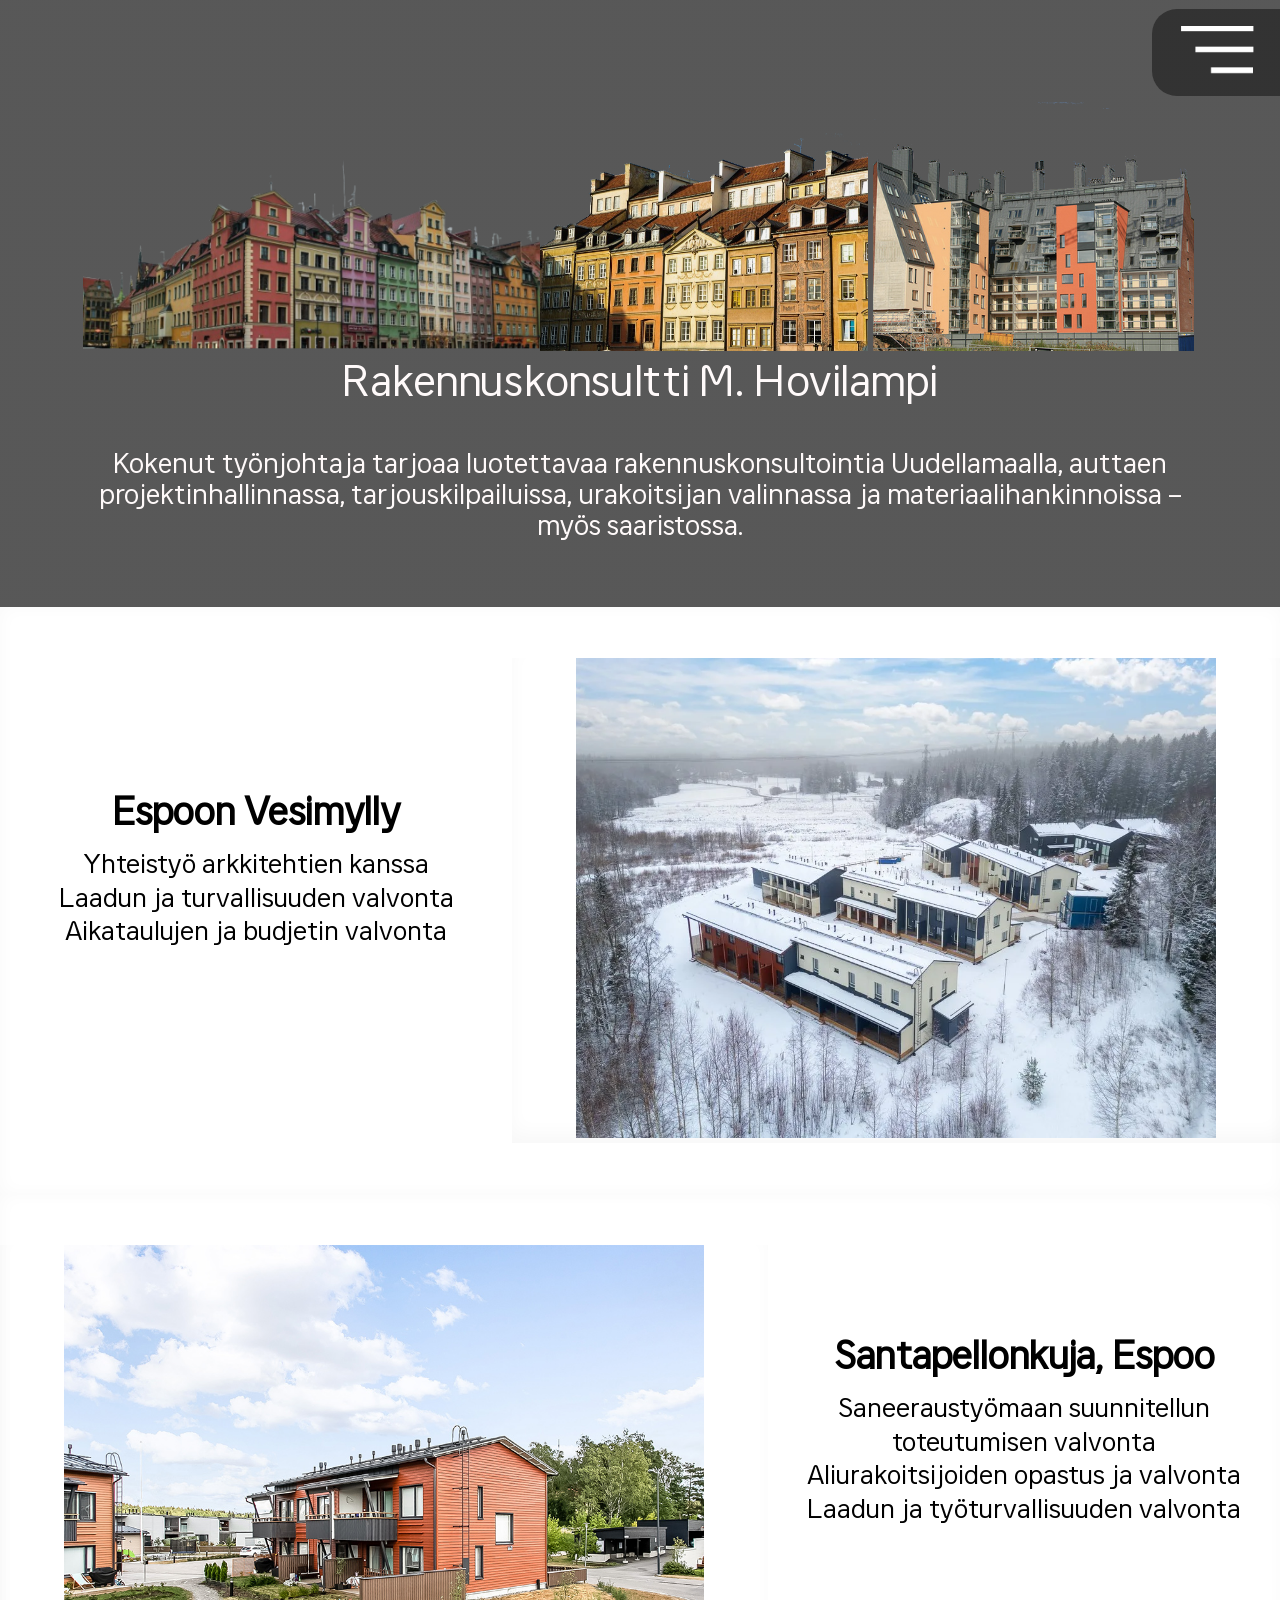
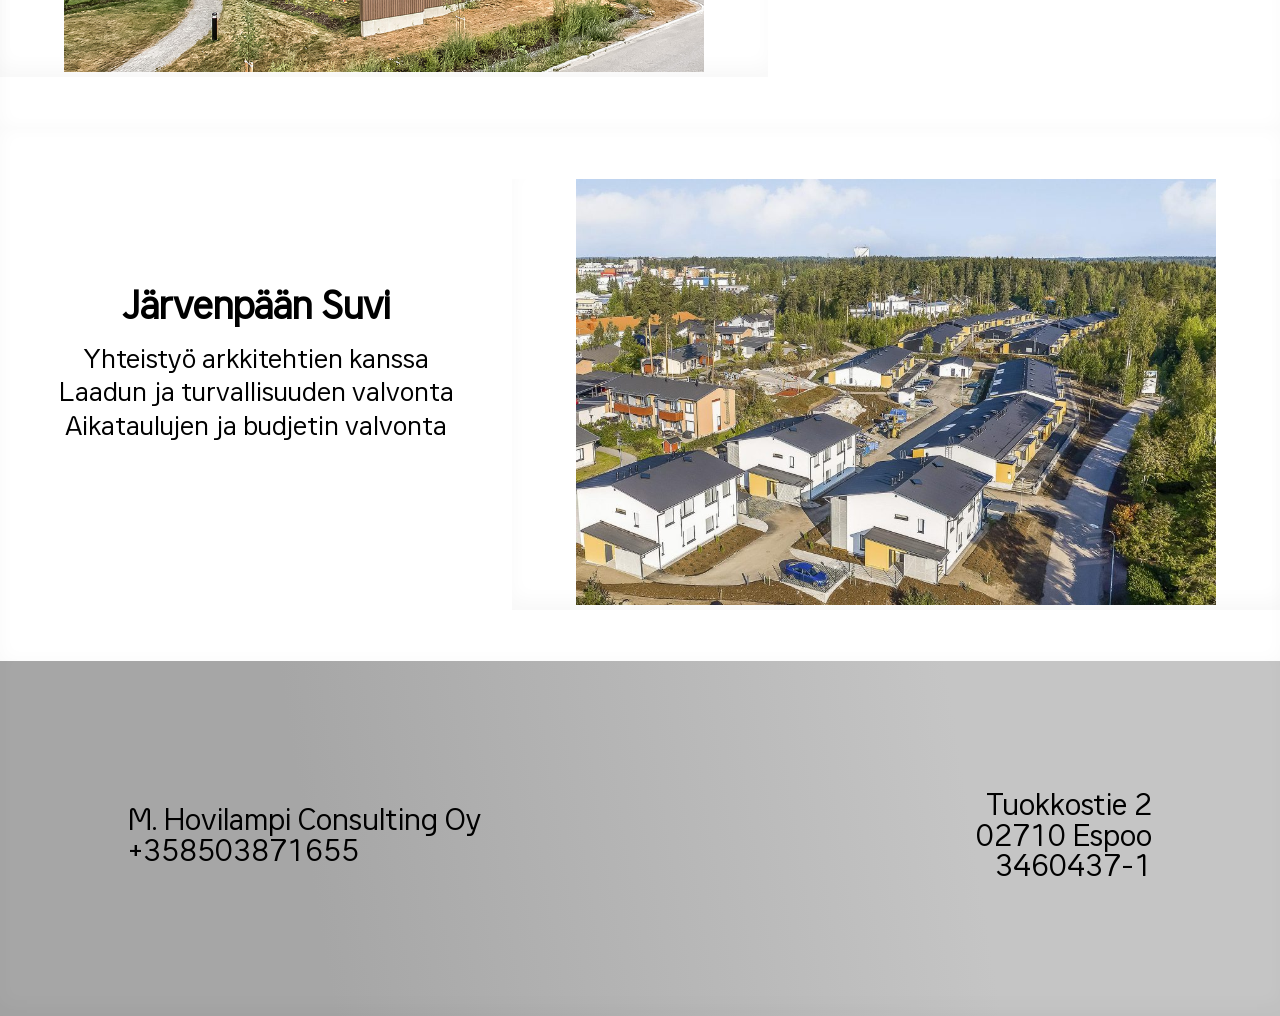
==== commit 6a055344: "1.2v Tablet view and smartfone view" ====
--- a/index.html
+++ b/index.html
@@ -32,9 +32,31 @@
     }
 
     function checkDevice() {
-        if (window.matchMedia("(max-width: 767px)").matches) {
+        if (window.matchMedia("(max-width: 767px) and (orientation: portrait)").matches) {
             loadScript("script_mobile.js");
-        } else {
+            $(".sidemenu").css({
+            transform: "translateX(100%)",
+            transition: "transform 0.8s"
+        });
+        }else if (window.matchMedia("(max-width: 1024px) and (orientation: landscape)").matches) {
+            loadScript("script_mobile_landscape.js");
+            $(".sidemenu").css({
+            transform: "translateX(333.5%)",
+            transition: "transform 0.8s"
+        });
+        }else if (window.matchMedia("(min-width: 1025px) and (max-width: 1426px) and (orientation: landscape)").matches) {
+            loadScript("script_mobile_landscape.js");
+            $(".sidemenu").css({
+            transform: "translateX(333.5%)",
+            transition: "transform 0.8s"
+        });
+        }else if (window.matchMedia("(min-width: 768px) and (max-width: 1426px) and (orientation: portrait)").matches) {
+            loadScript("script_mobile.js");
+            $(".sidemenu").css({
+            transform: "translateX(100%)",
+            transition: "transform 0.8s"
+        });
+        }else {
             loadScript("script.js");
         }
     }
@@ -42,6 +64,10 @@
     window.addEventListener("resize", checkDevice);
     </script>
 </head>
+<div class="octagon">
+    <div class="octagondubler"></div>
+    <img class="octim" src="bars-solid.png">
+</div>
 <body class="column">
         <div class="sidemenu column">
             <a href="index.html" class="current">Main page</a>
@@ -51,13 +77,6 @@
         </div>
     
         <div class="case_build column">
-            <div class="integrator">
-                    <div class="octagon">
-                        <div class="octagondubler"></div>
-                        <img src="bars-solid.png">
-                    </div>
-                    
-            </div>
             <div class="fixer">1</div>
             <div class="case_limiter row">
                 <div class="building im1">
@@ -79,8 +98,8 @@
             <div class="desc animate__animated animate__fadeInLeft wow column">
                 <h3>Espoon Vesimylly</h3>
                 <p>
-                    Yhteistyö arkkitehtien kanssa
-                    Laadun ja turvallisuuden valvonta
+                    Yhteistyö arkkitehtien kanssa<br>
+                    Laadun ja turvallisuuden valvonta<br>
                     Aikataulujen ja budjetin valvonta
                 </p>
             </div>
@@ -110,9 +129,6 @@
                 <img src="Jarvenpaan_Suvi_ulkokuva_05-1-1024x681.jpg">
             </div>
         </div>
-        <div class="quote">
-            <h2>“Kohde valmistui aikataulussa”</h2>
-        </div>
         <div class="info row">
             <div class="mobile_info column">
                 <p>
--- a/styles.css
+++ b/styles.css
@@ -153,6 +153,7 @@
     box-sizing: border-box;
     justify-content: center;
     margin-left: -3vw;
+    z-index: 1;
 }
 
 .left {
@@ -166,6 +167,7 @@
 
 .foto img {
     width: 100%;
+    z-index: 1;
 }
 
 .quote {
@@ -193,17 +195,18 @@
     background: rgb(230,230,230);
     background: linear-gradient(261deg, rgb(197, 197, 197) 25%, rgba(166,166,166,1)  75%);
     min-width: 100%;
-    min-height: 100px;
-    font-size: 1.7vw;
+    min-height: 5em;
+    height: 10em;
+    font-size: 1.7vw !important;
     justify-content: center;
     align-items: center;
     display: flex;
     line-height: 2.8vw;
     font-size: 20px;
     color: #000000;
-    box-shadow: 1px -11px 19px -2px rgba(0, 0, 0, 0.03) inset;
-    -webkit-box-shadow: 1px -11px 19px -2px rgba(0, 0, 0, 0.03) inset;
-    -moz-box-shadow: 1px -11px 19px -2px rgba(0, 0, 0, 0.03) inset;
+    box-shadow: 1px -11px 20px -2px rgba(0, 0, 0, 0.05);
+    -webkit-box-shadow: 1px -11px 19px -2px rgba(0, 0, 0, 0.05);
+    -moz-box-shadow: 1px -11px 19px -2px rgba(0, 0, 0, 0.05);
 }
 
 .separator {
@@ -223,7 +226,7 @@
     font-size: 28px;
     user-select: none;
     transform: translateX(700%);
-    z-index: 1000;
+    z-index: 2001;
     padding-top: 5%;
 }
 .sidemenu a {
@@ -259,18 +262,20 @@
     align-items: center;
     padding-top: 23px;
     cursor: pointer;
-    pointer-events: auto;
+    pointer-events: all !important;
     top: 1%;
     left: 94%;
     transform: translateZ(0);
     will-change: transform, opacity;
-    transform: translate3d(0, 0, 0)
+    transform: translate3d(0, 0, 0);
+    pointer-events: auto;
+    transform: translateZ(0);
 }
 .octagon img {
-    z-index: 2;
+    z-index: 2000 !important;
     max-width: 110%;
     scale: 1;
-    pointer-events: auto;
+    pointer-events: all !important;
 }
 .integrator {
     min-width: 100%;
@@ -279,7 +284,7 @@
     justify-content: flex-end;
     padding-right: 1%;
     padding-top: 0.5%;
-    z-index: 100;
+    z-index: 2000 !important;
 }
 .empty {
     color: transparent !important;
@@ -634,6 +639,9 @@
     box-sizing: border-box;
     opacity: 0.9;
 }
+html {
+    overflow-x: hidden;
+}
 /*Mobile styles*/
 @media screen and (max-width: 767px) and (orientation: portrait) {
     body {
@@ -809,7 +817,7 @@
         background: linear-gradient(261deg, rgb(197, 197, 197) 25%, rgba(166,166,166,1)  75%);
         min-width: 100%;
         min-height: 100px;
-        font-size: 1.7em;
+        font-size: 1.2em !important;
         justify-content: center;
         align-items: center;
         display: flex;
@@ -1040,7 +1048,7 @@
     .CTQadjusted {
         background: rgb(230,230,230);
         background: linear-gradient(261deg, rgba(233,233,233,1) 25%, rgba(166,166,166,1)  75%);
-        min-height: 6em !important;
+        min-height: 3em !important;
         font-size: 100%;
     }
     .CTQadjusted h2 {
@@ -1070,6 +1078,8 @@
         width: 100%;
         text-align: center;
         font-size: 36px;
+        min-height: 3em;
+        height: 9em;
         padding: 10% 10%;
         box-sizing: border-box;
         display: flex;
@@ -1263,12 +1273,1870 @@
         opacity: 0.9;
     }*/
 }
-@media screen and (max-width: 767px) and (orientation: landscape) {
-    
+@media screen and (max-width: 1024px) and (orientation: landscape) {
+    body {
+        font-family: Arial, sans-serif;
+        background-color: #ffffff;
+        color: snow;
+        display: flex;
+        flex-direction: column;
+        overflow-x: hidden;
+        z-index: 1;
+    }
+    .case_build {
+        display: flex;
+        justify-content: center;
+        align-items: center;
+        overflow-x: hidden;
+        background: linear-gradient(rgba(46, 46, 46, 0.8), rgba(46, 46, 46, 0.8)), url("https://www.hoviconsulting.fi/wp-content/uploads/2024/09/rivari-1.png") center/cover no-repeat;
+        top: 0;
+        left: 0;
+        min-width: 100%;
+        opacity: 1;
+        z-index: 1;
+        padding-bottom: 5%;
+        padding-top: 13%;
+        text-align: center;
+        margin-top: 0%;
+    }
+    
+    .case_build h1 {
+        font-family: LTKaraokeBody;
+        font-size: 1.3em;
+
+        font-weight: normal;
+        text-wrap: wrap;
+        scale: 1.2;
+        z-index: 0.1;
+        margin-top: 1%;
+    }
+    
+    .case_build p {
+        margin-top: 3.5%;
+        font-size: 0.75em;
+        padding: 0% 5%;
+    }
+    
+    .case_build .building {
+        width: 50%;
+        display: flex;
+        align-items: flex-end;
+        z-index: 2;
+    }
+    
+    .building img {
+        width: 100%;
+    }
+    
+    .case_limiter {
+        justify-content: center;
+        width: 87%;
+        overflow: hidden;
+        margin-top: -5%;
+    }
+    
+    .upscale {
+        width: 85% !important;
+    }
+    .im1,
+    .im2,
+    .im3 {
+        opacity: 0.0;
+    
+    }
+    .im1 {
+        min-width: 41%;
+        animation: greetanimate 1s ease-in-out;
+        animation-delay: 0.5s;
+        animation-fill-mode: forwards;
+    }
+    
+    .im2 {
+        min-width: 25%;
+        animation: greetanimate 0.8s ease-in-out;
+        animation-delay: 0.5s;
+        animation-fill-mode: forwards;
+    }
+    
+    .im3 {
+        min-width: 25%;
+        animation: greetanimate 1.8s ease-in-out;
+        animation-delay: 0.5s;
+        animation-fill-mode: forwards;
+    }
+    .content {
+        width: 100%;
+        min-height: 100px;
+        color: black;
+        box-sizing: border-box;
+        z-index: 0;
+        flex-direction: column;
+        padding-top: 4vw;
+        padding-bottom: 4vw;
+        margin-top: 0%;
+        box-shadow: 1px 0px 19px -2px rgba(0, 0, 0, 0.03) inset !important;
+        -webkit-box-shadow: 1px 0px 19px -2px rgba(0, 0, 0, 0.03) inset !important;
+        -moz-box-shadow: 1px 0px 19px -2px rgba(0, 0, 0, 0.03) inset !important;
+    }
+    
+    .desc {
+        min-width: 100%;
+        font-size: 1.1em;
+        box-sizing: border-box;
+        line-height: 1em;
+        display: flex;
+        text-align: center;
+        padding: 0% 2%;
+        align-items: center;
+        justify-content: center;
+        margin-bottom: 4%;
+    }
+    
+    .desc h3 {
+        margin-bottom: 2vh;
+    }
+    .desc p {
+        font-size: 0.8em;
+    }
+    
+    .foto {
+        min-width: 100%;
+        max-width: 100%;
+        margin-left: 0%;
+        padding: 0% 5%;
+        box-sizing: border-box;
+        justify-content: center;
+        box-shadow: 1px -11px 19px -2px rgba(0, 0, 0, 0.03) inset;
+        -webkit-box-shadow: 1px -11px 19px -2px rgba(0, 0, 0, 0.03) inset;
+        -moz-box-shadow: 1px -11px 19px -2px rgba(0, 0, 0, 0.03) inset;
+    }
+    .mobileinverted {
+        display: flex;
+        flex-direction: column-reverse !important;
+    }
+    .right {
+        text-align: center;
+    }
+    
+    .foto img {
+        width: 100%;
+    }
+    .quote {
+        display: flex;
+        min-width: 100%;
+        min-height: 150px;
+        background-color: #ECECEC;
+        justify-content: center;
+        align-items: center;
+        box-shadow: 1px -11px 19px -2px rgba(0, 0, 0, 0.03) inset;
+        -webkit-box-shadow: 1px -11px 19px -2px rgba(0, 0, 0, 0.03) inset;
+        -moz-box-shadow: 1px -11px 19px -2px rgba(0, 0, 0, 0.03) inset;
+        
+    }
+    
+    .quote h2 {
+        font-family: LTKaraokeBodyR;
+        display: flex;
+        color: rgb(255, 255, 255);
+        font-size: 1.5em;
+        color: #000000 !important;
+    }
+    
+    .info {
+        background: rgb(230,230,230);
+        background: linear-gradient(261deg, rgb(197, 197, 197) 25%, rgba(166,166,166,1)  75%);
+        min-width: 100%;
+        min-height: 100px;
+        font-size: 1.7em !important;
+        justify-content: center;
+        align-items: center;
+        display: flex;
+        line-height: 1em;
+        font-size: 20px;
+        color: #000000;
+        box-shadow: 1px -11px 19px -2px rgba(0, 0, 0, 0.03) inset;
+        -webkit-box-shadow: 1px -11px 19px -2px rgba(0, 0, 0, 0.03) inset;
+        -moz-box-shadow: 1px -11px 19px -2px rgba(0, 0, 0, 0.03) inset;
+    }
+    
+    .separator {
+        width: 0%;
+        position: absolute;
+        max-width: 0px;
+        color: transparent !important;
+        user-select: none;
+    }
+    .mobile_info {
+        width: 48%;
+        display: flex;
+        justify-content: center;
+        padding-left: 10%;
+    }
+    .mobile_info_right {
+        width: 48%;
+        display: flex;
+        text-align: right;
+        padding-right: 10%;
+    }
+    .sidemenu {
+        position: fixed;
+        transition: 0.5s ease-in-out;
+        text-align: center;
+        background-color: #737373;
+        color: rgb(255, 255, 255);
+        min-width: 30%;
+        width: 30%;
+        min-height: 1em;
+        height: 25em;
+        font-size: 28px;
+        user-select: none;
+        transform: translateX(333.5%);
+        z-index: 11100;
+        padding-top: 0%;
+        top: 0%;
+        left: 0%;
+        opacity: 1;
+    }
+    .sidemenu a {
+        font-family: Lato;
+        font-weight: bold;
+        cursor: pointer;
+        margin-bottom: 0%;
+        text-decoration: none !important;
+        color: #ffffff;
+        transition: 0.3s ease-in-out;
+        font-size: 1.2em;
+        padding: 10% 0%;
+        box-shadow: 1px -2px 19px -2px rgba(0, 0, 0, 0.2) inset !important;
+    }
+    .octagon {
+        transform: translateZ(0);
+        position: fixed;
+        display: flex;
+        background: rgb(15, 15, 15, 0.5);
+        border-radius: 25px;
+        border-top-right-radius: 0px;
+        border-bottom-right-radius: 0px;
+        justify-content: center;
+         z-index: 2000 !important;
+        width: 5em;
+        height: 2em;
+        justify-content: center;
+        align-items: center;
+        padding-top: 23px;
+        cursor: pointer;
+        left: 90%;
+        top: 0.1%;
+        pointer-events: auto;
+    }
+    .octagon img {
+        z-index: 2000;
+        max-width: 110%;
+        scale: 1;
+        margin-top: -10%;
+        pointer-events: auto;
+    }
+    .octim {
+        opacity: 1;
+    }
+    .integrator {
+        min-width: 100%;
+        max-height: 50px;
+        display: flex;
+        justify-content: flex-end;
+        padding-right: 1%;
+        padding-top: 0.5%;
+        z-index: 100;
+    }
+    .fixer {
+        z-index: 2000;
+        position: fixed;
+        border: 2px black transparent;
+        color: transparent;
+    }
+    .empty {
+        color: transparent !important;
+        box-shadow: 0px 1px 0px rgba(255, 255, 255, 0.7);
+        user-select: none !important;
+    }
+    .octagondubler {
+        position: absolute;
+        min-width:100px;
+        height: 70px;
+        left: 5%;
+        top: 2%;
+        z-index: 2000;
+    }
+    .backbtn {
+        margin-top: 2%;
+        padding: 13% 5%;
+        background-color: #3a3939;
+        border: transparent;
+        min-width: 100%;
+        opacity: 1;
+        pointer-events: all;
+    }
+    .backbtn:active{
+        margin-top: 2%;
+        padding: 13% 5%;
+        background-color: #252525;
+        border: transparent;
+        min-width: 100%;
+    }
+    .backbtn img{
+        width: 5%;
+    }
+    .current {
+        font-size: 1.2em !important;
+        text-decoration: none !important;
+        margin-bottom: 0% !important;
+        cursor: default !important;
+        scale: 1.0 !important;
+        color: #ffffff !important;
+        background: linear-gradient(45deg, 	rgb(95, 94, 94) 25%, 	rgb(115, 115, 115, 1)  75%) !important;
+        padding: 0%; 
+    }
+    .greeter {
+        min-width: 100%;
+        min-height: 150px;
+    }
+    .greeter h1 {
+        font-family: Lato;
+        font-size: 4em;
+        margin-top: 8%;
+        color: #000000;
+    }
+    .references  {
+        color: black;
+        min-width: 100%;
+        min-height: 500px;
+        display: flex;
+        justify-content: center;
+    }
+    .showcase {
+        min-width: 70%;
+        padding: 5% 15%;
+        box-shadow: 1px -11px 19px -2px rgba(0, 0, 0, 0.03) inset;
+        -webkit-box-shadow: 1px -11px 19px -2px rgba(0, 0, 0, 0.03) inset;
+        -moz-box-shadow: 1px -11px 19px -2px rgba(0, 0, 0, 0.03) inset;
+    }
+    .RFdesc {
+        min-width: 100%;
+        align-items: center;
+        text-align: center;
+        font-size: 1.3em;
+        margin-bottom: 5%;
+    }
+    .mapview {
+        min-width: 100%;
+        display: flex;
+        justify-content: center;
+        font-size: 28px;
+    }
+    .googlemap {
+        min-width: 100%;
+        text-align: center;
+    }
+    .googlemap a {
+        margin-bottom: 1%;
+        font-weight: bold;
+        color: #000000 !important;
+        text-decoration: underline;
+        font-size: 0.7em;
+        margin-top: 6%;
+        padding: 0% 0%;
+    }
+    .streetview {
+        min-width: 47.5%;
+        align-items: flex-end;
+        padding-right: 0.5%;
+        box-sizing: border-box;
+    }
+    .devider {
+        display: flex;
+        justify-content: space-between;
+        min-width: 100%;
+    }
+    .RFcurrent {
+        margin-bottom: 10%;
+        margin-top: 10% !important;
+    }
+    .RFdubler {
+        left: 7%;
+    }
+    .CThead {
+        width: 100%;
+        text-align: center;
+        min-height: 160px;
+        background: rgb(230,230,230);
+        background: linear-gradient(261deg, rgba(233,233,233,1) 25%, rgba(166,166,166,1)  75%);
+    }
+    .CThead h1 {
+        margin-top: 12%;
+        font-size: 4em;
+        color: #3a3939;
+    }
+    .CTMBadjusted {
+        margin-right: 0.5%;
+    }
+    .CTQadjusted {
+        background: rgb(230,230,230);
+        background: linear-gradient(261deg, rgba(233,233,233,1) 25%, rgba(166,166,166,1)  75%);
+        min-height: 6em !important;
+        font-size: 100%;
+    }
+    .CTQadjusted h2 {
+        color: #000000 !important;
+    }
+    .CTdata {
+        color: black;
+        display: flex;
+        justify-content: space-between;
+        min-width: 100%;
+        min-height: 600px;
+    }
+    .CTname {
+        width: 100%;
+        text-align: center;
+        font-size: 1.5em;
+        padding: 10% 1%;
+        box-sizing: border-box;
+        box-shadow: 1px -11px 19px -2px rgba(0, 0, 0, 0.03) inset;
+        -webkit-box-shadow: 1px -11px 19px -2px rgba(0, 0, 0, 0.03) inset;
+        -moz-box-shadow: 1px -11px 19px -2px rgba(0, 0, 0, 0.03) inset;
+    }
+    .CTname h1 {
+       font-family: Lato;
+    }
+    .CTinfo {
+        width: 100%;
+        text-align: center;
+        font-size: 36px;
+        padding: 10% 10%;
+        box-sizing: border-box;
+        display: flex;
+        justify-content: center;
+    }
+    .CTinfo h3 {
+        font-family: Lato;
+        margin-bottom: 15%;
+        margin-top: -5%;
+    }
+    .postsend {
+        font-family: Lato;
+        background-color: #545454;
+        color: #ffffff;
+        border-radius: 25px;
+        min-height: 50px;
+        font-size: 25px;
+        min-width: 15%;
+        transition: 0.3s ease-in-out;
+        z-index: 1000;
+        border-color: transparent;
+        cursor: pointer;
+    }
+    .postsend:hover {
+        background-color: #3a3939;
+        border-radius: 12px;
+    }
+    .postsend:active {
+        scale: 0.9;
+        background-color: #3a3939;
+        border-radius: 12px;
+    }
+    .CTsidemenu {
+        max-height: 90vh !important;
+        min-height: 90vh;
+    }
+    .CTcurrent {
+        margin-bottom: 0%;
+        margin-top: 10% !important;
+    }
+    .contact-form {
+        transform: translateZ(0);
+        display: flex;
+        position: absolute;
+        background-color: #3a3939;
+        width: 97.5%;
+        min-height: 60%;
+        padding-top: 10%;
+        top: 16.8em;
+        left: 0.25em;
+        border-radius: 12px;
+        z-index: 1003;
+        justify-content: center;
+        align-items: center;
+        padding: 0.5% 4%;
+        box-sizing: border-box;
+        font-size: 1.2em;
+        opacity: 0;
+        pointer-events: none;
+        cursor: none;
+        transition: 0.3s ease-in-out;
+    }
+    form h1 {
+        top: -45%;
+        text-wrap: nowrap;
+        left: 25%;
+        position: absolute;
+    }
+    .show-form{
+        opacity: 1;
+        pointer-events: all;
+        cursor: default;
+    }
+    .form {
+        display: flex;
+        align-items: center;
+        height: 90%;
+        margin-top: 25%;
+        margin-bottom: 45%;
+        margin-left: -3%;
+        box-sizing: border-box;
+        scale: 1.0;
+        font-family: Lato;
+        transition: 0.3s ease-in-out;
+    }
+    .form input {
+        min-width: 50%;
+        box-sizing: border-box;
+        width: 10em;
+        height: 2.5em;
+        font-size: medium;
+        padding: 0% 5%;
+        padding-top: 1%;
+        border-radius: 10px;
+        border-color: transparent;
+    }
+    input p {
+        font-size: 1em;
+    }
+    input::placeholder {
+        font-size: 2em; 
+    }
+    .input-com::placeholder {
+        font-size: 1.8em; 
+    }
+    .form-devider {
+        min-width: 11.5%;
+    }
+    .between {
+        display: flex;
+        justify-content: space-around;
+    }
+    #name {
+        margin-left: -4%;
+    }
+    #company-name {
+        margin-top: 10%;
+        margin-left: 2.8%;
+        min-width: 111.5%;
+    }
+    #email {
+        margin-top: 10%;
+        margin-left: 2.8%;
+        min-width: 111.5%;
+    }
+    .form-button {
+        position: absolute;
+        margin-top: 65%;
+        border: 1px solid rgb(165, 162, 162);
+        border-radius: 15px;
+        padding: 5% 20%;
+        cursor: pointer;
+        font-size: 2em;
+        font-weight: bold;
+        background-color: #9c9a9a;
+        color: white;
+        transition: 0.3s ease-in-out;
+    }
+    .form-button:hover {
+        background-color: #5e5c5c;
+        border-color: #9c9a9a;
+    }
+    .form-button:active {
+        background-color: white;
+        color: #000000;
+    }
+    .CTdata {
+        overflow: hidden;
+        flex-direction: column;
+    }
+    .close {
+        position: absolute;
+        width: 15%;
+        background-color: #ffffff;
+        padding: 0.5%;
+        box-sizing: content-box;
+        border-radius: 35px;
+        padding-bottom: 5%;
+        overflow: hidden;
+        transform: rotateZ(-90deg);
+        top: -55%;
+        left: -5%;
+        transition: 0.3s ease-in-out;
+    }
+    .close img{
+        width: 100%;
+        transition: 0.3s ease-in-out;
+    }
+    .close:hover img{
+        transform: translateY(15%);
+        transition: 0.1s ;
+    }
+    .close:active img{
+        transform: translateY(60%);
+    }
+    .spamptc {
+        visibility: none;
+    }
 }
 /*Tablet styles*/
-@media screen and (min-width: 768px) and (max-width: 1024px) {
-    
+@media screen and (min-width: 1025px) and (max-width: 1426px) and (orientation: landscape) {
+    body {
+        font-family: Arial, sans-serif;
+        background-color: #ffffff;
+        color: snow;
+        display: flex;
+        flex-direction: column;
+        overflow-x: hidden;
+        z-index: 1;
+    }
+    .case_build {
+        display: flex;
+        justify-content: center;
+        align-items: center;
+        overflow-x: hidden;
+        background: linear-gradient(rgba(46, 46, 46, 0.8), rgba(46, 46, 46, 0.8)), url("https://www.hoviconsulting.fi/wp-content/uploads/2024/09/rivari-1.png") center/cover no-repeat;
+        top: 0;
+        left: 0;
+        min-width: 100%;
+        opacity: 1;
+        z-index: 1;
+        padding-bottom: 5%;
+        padding-top: 13%;
+        text-align: center;
+        margin-top: 0%;
+    }
+    
+    .case_build h1 {
+        font-family: LTKaraokeBody;
+        font-size: 2.3em;
+
+        font-weight: normal;
+        text-wrap: wrap;
+        scale: 1.2;
+        z-index: 0.1;
+        margin-top: 1%;
+    }
+    
+    .case_build p {
+        margin-top: 3.5%;
+        font-size: 1.75em;
+        padding: 0% 5%;
+    }
+    
+    .case_build .building {
+        width: 50%;
+        display: flex;
+        align-items: flex-end;
+        z-index: 2;
+    }
+    
+    .building img {
+        width: 100%;
+    }
+    
+    .case_limiter {
+        justify-content: center;
+        width: 87%;
+        overflow: hidden;
+        margin-top: -5%;
+    }
+    
+    .upscale {
+        width: 85% !important;
+    }
+    .im1,
+    .im2,
+    .im3 {
+        opacity: 0.0;
+    
+    }
+    .im1 {
+        min-width: 41%;
+        animation: greetanimate 1s ease-in-out;
+        animation-delay: 0.5s;
+        animation-fill-mode: forwards;
+    }
+    
+    .im2 {
+        min-width: 25%;
+        animation: greetanimate 0.8s ease-in-out;
+        animation-delay: 0.5s;
+        animation-fill-mode: forwards;
+    }
+    
+    .im3 {
+        min-width: 25%;
+        animation: greetanimate 1.8s ease-in-out;
+        animation-delay: 0.5s;
+        animation-fill-mode: forwards;
+    }
+    .content {
+        width: 100%;
+        min-height: 100px;
+        color: black;
+        box-sizing: border-box;
+        z-index: 0;
+        flex-direction: row;
+        padding-top: 4vw;
+        padding-bottom: 4vw;
+        margin-top: 0%;
+        box-shadow: 1px 0px 19px -2px rgba(0, 0, 0, 0.03) inset !important;
+        -webkit-box-shadow: 1px 0px 19px -2px rgba(0, 0, 0, 0.03) inset !important;
+        -moz-box-shadow: 1px 0px 19px -2px rgba(0, 0, 0, 0.03) inset !important;
+    }
+    .left {
+        margin-left: 6vw;
+    }
+    
+    .right {
+        text-align: right;
+        padding: 0% 6.5vw 0% 13vw;
+    }
+    .desc {
+        min-width: 40%;
+        font-size: 2.1em;
+        box-sizing: border-box;
+        line-height: 1em;
+        display: flex;
+        text-align: center;
+        padding: 0% 2%;
+        align-items: center;
+        justify-content: center;
+        margin-bottom: 4%;
+    }
+    
+    .desc h3 {
+        margin-bottom: 2vh;
+    }
+    .desc p {
+        font-size: 0.8em;
+    }
+    
+    .foto {
+        min-width: 60%;
+        max-width: 60%;
+        margin-left: 0%;
+        padding: 0% 5%;
+        box-sizing: border-box;
+        justify-content: center;
+        box-shadow: 1px -11px 19px -2px rgba(0, 0, 0, 0.03) inset;
+        -webkit-box-shadow: 1px -11px 19px -2px rgba(0, 0, 0, 0.03) inset;
+        -moz-box-shadow: 1px -11px 19px -2px rgba(0, 0, 0, 0.03) inset;
+    }
+    .mobileinverted {
+        display: flex;
+        flex-direction: default !important;
+    }
+    .right {
+        text-align: center;
+    }
+    
+    .foto img {
+        width: 100%;
+    }
+    .quote {
+        display: flex;
+        min-width: 100%;
+        min-height: 150px;
+        background-color: #ECECEC;
+        justify-content: center;
+        align-items: center;
+        box-shadow: 1px -11px 19px -2px rgba(0, 0, 0, 0.03) inset;
+        -webkit-box-shadow: 1px -11px 19px -2px rgba(0, 0, 0, 0.03) inset;
+        -moz-box-shadow: 1px -11px 19px -2px rgba(0, 0, 0, 0.03) inset;
+        
+    }
+    
+    .quote h2 {
+        font-family: LTKaraokeBodyR;
+        display: flex;
+        color: rgb(255, 255, 255);
+        font-size: 2.5em;
+        color: #000000 !important;
+    }
+    
+    .info {
+        background: rgb(230,230,230);
+        background: linear-gradient(261deg, rgb(197, 197, 197) 25%, rgba(166,166,166,1)  75%);
+        min-width: 100%;
+        min-height: 100px;
+        font-size: 1.9em !important;
+        padding: 2% 0%;
+        justify-content: center;
+        align-items: center;
+        display: flex;
+        line-height: 1em;
+        font-size: 20px;
+        color: #000000;
+        box-shadow: 1px -11px 19px -2px rgba(0, 0, 0, 0.03) inset;
+        -webkit-box-shadow: 1px -11px 19px -2px rgba(0, 0, 0, 0.03) inset;
+        -moz-box-shadow: 1px -11px 19px -2px rgba(0, 0, 0, 0.03) inset;
+    }
+    
+    .separator {
+        width: 0%;
+        position: absolute;
+        max-width: 0px;
+        color: transparent !important;
+        user-select: none;
+    }
+    .mobile_info {
+        width: 48%;
+        display: flex;
+        justify-content: center;
+        padding-left: 10%;
+    }
+    .mobile_info_right {
+        width: 48%;
+        display: flex;
+        text-align: right;
+        padding-right: 10%;
+    }
+    .sidemenu {
+        position: fixed;
+        transition: 0.5s ease-in-out;
+        text-align: center;
+        background-color: #737373;
+        color: rgb(255, 255, 255);
+        min-width: 30%;
+        width: 30%;
+        min-height: 1em;
+        height: 30em;
+        font-size: 28px;
+        user-select: none;
+        transform: translateX(333.5%);
+        z-index: 11100;
+        padding-top: 0%;
+        top: 0%;
+        left: 0%;
+        opacity: 1;
+    }
+    .sidemenu a {
+        font-family: Lato;
+        font-weight: bold;
+        cursor: pointer;
+        margin-bottom: 0%;
+        text-decoration: none !important;
+        color: #ffffff;
+        transition: 0.3s ease-in-out;
+        font-size: 1.2em;
+        padding: 10% 0%;
+        box-shadow: 1px -2px 19px -2px rgba(0, 0, 0, 0.2) inset !important;
+    }
+    .octagon {
+        transform: translateZ(0);
+        position: fixed;
+        display: flex;
+        background: rgb(15, 15, 15, 0.5);
+        border-radius: 25px;
+        border-top-right-radius: 0px;
+        border-bottom-right-radius: 0px;
+        justify-content: center;
+         z-index: 2000 !important;
+        width: 8em;
+        height: 4em;
+        justify-content: center;
+        align-items: center;
+        padding-top: 23px;
+        cursor: pointer;
+        left: 90%;
+        top: 1%;
+        pointer-events: auto;
+    }
+    .octagon img {
+        z-index: 2000;
+        max-width: 110%;
+        scale: 1;
+        margin-top: -0%;
+        pointer-events: auto;
+    }
+    .octim {
+        opacity: 1;
+    }
+    .integrator {
+        min-width: 100%;
+        max-height: 50px;
+        display: flex;
+        justify-content: flex-end;
+        padding-right: 1%;
+        padding-top: 0.5%;
+        z-index: 100;
+    }
+    .fixer {
+        z-index: 2000;
+        position: fixed;
+        border: 2px black transparent;
+        color: transparent;
+    }
+    .empty {
+        color: transparent !important;
+        box-shadow: 0px 1px 0px rgba(255, 255, 255, 0.7);
+        user-select: none !important;
+    }
+    .octagondubler {
+        position: absolute;
+        min-width:100px;
+        height: 70px;
+        left: 5%;
+        top: 2%;
+        z-index: 2000;
+    }
+    .backbtn {
+        margin-top: 52%;
+        padding: 13% 5%;
+        background-color: #3a3939;
+        border: transparent;
+        min-width: 100%;
+        opacity: 1;
+        pointer-events: all;
+    }
+    .backbtn:active{
+        margin-top: 52%;
+        padding: 13% 5%;
+        background-color: #252525;
+        border: transparent;
+        min-width: 100%;
+    }
+    .backbtn img{
+        width: 5%;
+    }
+    .current {
+        font-size: 1.2em !important;
+        text-decoration: none !important;
+        margin-bottom: 0% !important;
+        cursor: default !important;
+        scale: 1.0 !important;
+        color: #ffffff !important;
+        background: linear-gradient(45deg, 	rgb(95, 94, 94) 25%, 	rgb(115, 115, 115, 1)  75%) !important;
+        padding: 0%; 
+    }
+    .greeter {
+        min-width: 100%;
+        min-height: 150px;
+    }
+    .greeter h1 {
+        font-family: Lato;
+        font-size: 4em;
+        margin-top: 2%;
+        color: #000000;
+    }
+    .references  {
+        color: black;
+        min-width: 100%;
+        min-height: 500px;
+        display: flex;
+        justify-content: center;
+    }
+    .showcase {
+        min-width: 70%;
+        padding: 5% 15%;
+        box-shadow: 1px -11px 19px -2px rgba(0, 0, 0, 0.03) inset;
+        -webkit-box-shadow: 1px -11px 19px -2px rgba(0, 0, 0, 0.03) inset;
+        -moz-box-shadow: 1px -11px 19px -2px rgba(0, 0, 0, 0.03) inset;
+    }
+    .RFdesc {
+        min-width: 100%;
+        align-items: center;
+        text-align: center;
+        font-size: 2.3em;
+        margin-bottom: 5%;
+    }
+    .mapview {
+        min-width: 100%;
+        display: flex;
+        justify-content: center;
+        font-size: 28px;
+    }
+    .googlemap {
+        min-width: 100%;
+        text-align: center;
+    }
+    .googlemap a {
+        margin-bottom: 1%;
+        font-weight: bold;
+        color: #000000 !important;
+        text-decoration: underline;
+        font-size: 1.7em;
+        margin-top: 6%;
+        padding: 0% 0%;
+    }
+    .streetview {
+        min-width: 47.5%;
+        align-items: flex-end;
+        padding-right: 0.5%;
+        box-sizing: border-box;
+    }
+    .devider {
+        display: flex;
+        justify-content: space-between;
+        min-width: 100%;
+    }
+    .RFcurrent {
+        margin-bottom: 10%;
+        margin-top: 10% !important;
+    }
+    .RFdubler {
+        left: 7%;
+    }
+    .CThead {
+        width: 100%;
+        text-align: center;
+        min-height: 160px;
+        background: rgb(230,230,230);
+        background: linear-gradient(261deg, rgba(233,233,233,1) 25%, rgba(166,166,166,1)  75%);
+    }
+    .CThead h1 {
+        margin-top: 4%;
+        font-size: 4em;
+        color: #3a3939;
+    }
+    .CTMBadjusted {
+        margin-right: 0.5%;
+    }
+    .CTQadjusted {
+        background: rgb(230,230,230);
+        background: linear-gradient(261deg, rgba(233,233,233,1) 25%, rgba(166,166,166,1)  75%);
+        min-height: 7em !important;
+        margin-top: -5%;
+        font-size: 100%;
+    }
+    .CTQadjusted h2 {
+        color: #000000 !important;
+    }
+    .CTdata {
+        color: black;
+        display: flex;
+        justify-content: space-between;
+        min-width: 100%;
+        min-height: 1em;
+        padding: 5% 0%;
+    }
+    .CTname {
+        width: 50%;
+        text-align: center;
+        font-size: 2.4em;
+        padding: 10% 5%;
+        box-sizing: border-box;
+    }
+    .CTname h1 {
+       font-family: Lato;
+    }
+    .CTinfo {
+        width: 50%;
+        text-align: center;
+        font-size: 36px;
+        padding: 10% 10%;
+        box-sizing: border-box;
+        display: flex;
+        justify-content: center;
+    }
+    .CTinfo h3 {
+        font-family: Lato;
+        margin-bottom: 15%;
+        margin-top: -5%;
+    }
+    .postsend {
+        font-family: Lato;
+        background-color: #545454;
+        color: #ffffff;
+        border-radius: 25px;
+        min-height: 50px;
+        font-size: 25px;
+        min-width: 15%;
+        transition: 0.3s ease-in-out;
+        z-index: 1000;
+        border-color: transparent;
+        cursor: pointer;
+    }
+    .postsend:hover {
+        background-color: #3a3939;
+        border-radius: 12px;
+    }
+    .postsend:active {
+        scale: 0.9;
+        background-color: #3a3939;
+        border-radius: 12px;
+    }
+    .CTsidemenu {
+        max-height: default !important;
+        min-height: default !important;
+    }
+    .CTcurrent {
+        margin-bottom: 0%;
+        margin-top: 10% !important;
+    }
+    .contact-form {
+        transform: translateZ(0);
+        display: flex;
+        position: absolute;
+        background-color: #3a3939;
+        width: 50.5%;
+        min-height: 3em;
+        height: 30em;
+        padding-top: 10%;
+        top: 8.8em;
+        left: 32em;
+        border-radius: 12px;
+        z-index: 1003;
+        justify-content: center;
+        align-items: center;
+        padding: 0.5% 4%;
+        box-sizing: border-box;
+        font-size: 1.2em;
+        opacity: 0;
+        pointer-events: none;
+        cursor: none;
+        transition: 0.3s ease-in-out;
+    }
+    form h1 {
+        top: -40%;
+        text-wrap: nowrap;
+        left: 15%;
+        position: absolute;
+        font-size: 3.5em;
+    }
+    .show-form{
+        opacity: 1;
+        pointer-events: all;
+        cursor: default;
+    }
+    .form {
+        display: flex;
+        align-items: center;
+        height: 90%;
+        margin-top: 30%;
+        margin-bottom: 45%;
+        margin-left: -3%;
+        box-sizing: border-box;
+        scale: 1.0;
+        font-family: Lato;
+        transition: 0.3s ease-in-out;
+    }
+    .form input {
+        min-width: 50%;
+        box-sizing: border-box;
+        width: 15em;
+        height: 3em;
+        font-size: medium;
+        padding: 0% 5%;
+        padding-top: 1%;
+        border-radius: 10px;
+        border-color: transparent;
+    }
+    input::placeholder {
+        font-size: 2em; 
+    }
+    .input-com::placeholder {
+        font-size: 1.8em; 
+    }
+    .form-devider {
+        min-width: 11.5%;
+    }
+    .between {
+        display: flex;
+        justify-content: space-around;
+    }
+    #name {
+        margin-left: 3%;
+    }
+    #company-name {
+        margin-top: 10%;
+        margin-left: 2.8%;
+        min-width: 111.5%;
+    }
+    #email {
+        margin-top: 10%;
+        margin-left: 2.8%;
+        min-width: 111.5%;
+    }
+    .form-button {
+        position: absolute;
+        margin-top: 65%;
+        border: 1px solid rgb(165, 162, 162);
+        border-radius: 15px;
+        padding: 5% 20%;
+        cursor: pointer;
+        font-size: 2em;
+        font-weight: bold;
+        background-color: #9c9a9a;
+        color: white;
+        transition: 0.3s ease-in-out;
+    }
+    .form-button:hover {
+        background-color: #5e5c5c;
+        border-color: #9c9a9a;
+    }
+    .form-button:active {
+        background-color: white;
+        color: #000000;
+    }
+    .CTdata {
+        overflow: hidden;
+        flex-direction: row;
+    }
+    .close {
+        position: absolute;
+        width: 15%;
+        background-color: #ffffff;
+        padding: 0.5%;
+        box-sizing: content-box;
+        border-radius: 35px;
+        padding-bottom: 5%;
+        overflow: hidden;
+        transform: rotateZ(-90deg);
+        top: -50%;
+        left: -10%;
+        transition: 0.3s ease-in-out;
+    }
+    .close img{
+        width: 100%;
+        transition: 0.3s ease-in-out;
+    }
+    .close:hover img{
+        transform: translateY(15%);
+        transition: 0.1s ;
+    }
+    .close:active img{
+        transform: translateY(60%);
+    }
+    .spamptc {
+        visibility: none;
+    }
+}
+@media screen and (min-width: 768px) and (max-width: 1426px) and (orientation: portrait) {
+    body {
+        font-family: Arial, sans-serif;
+        background-color: #ffffff;
+        color: snow;
+        display: flex;
+        flex-direction: column;
+        overflow-x: hidden;
+        z-index: 1;
+    }
+    .case_build {
+        display: flex;
+        justify-content: center;
+        align-items: center;
+        overflow-x: hidden;
+        background: linear-gradient(rgba(46, 46, 46, 0.8), rgba(46, 46, 46, 0.8)), url("https://www.hoviconsulting.fi/wp-content/uploads/2024/09/rivari-1.png") center/cover no-repeat;
+        top: 0;
+        left: 0;
+        min-width: 100%;
+        opacity: 1;
+        z-index: 1;
+        padding-bottom: 5%;
+        padding-top: 13%;
+        text-align: center;
+        margin-top: 0%;
+    }
+    
+    .case_build h1 {
+        font-family: LTKaraokeBody;
+        font-size: 2.3em;
+
+        font-weight: normal;
+        text-wrap: wrap;
+        scale: 1.2;
+        z-index: 0.1;
+        margin-top: 1%;
+    }
+    .case_build p {
+        margin-top: 3.5%;
+        font-size: 1.75em;
+        padding: 0% 5%;
+    }
+    
+    .case_build .building {
+        width: 50%;
+        display: flex;
+        align-items: flex-end;
+        z-index: 2;
+    }
+    
+    .building img {
+        width: 100%;
+    }
+    
+    .case_limiter {
+        justify-content: center;
+        width: 87%;
+        overflow: hidden;
+        margin-top: -5%;
+    }
+    
+    .upscale {
+        width: 85% !important;
+    }
+    .im1,
+    .im2,
+    .im3 {
+        opacity: 0.0;
+    
+    }
+    .im1 {
+        min-width: 41%;
+        animation: greetanimate 1s ease-in-out;
+        animation-delay: 0.5s;
+        animation-fill-mode: forwards;
+    }
+    
+    .im2 {
+        min-width: 25%;
+        animation: greetanimate 0.8s ease-in-out;
+        animation-delay: 0.5s;
+        animation-fill-mode: forwards;
+    }
+    
+    .im3 {
+        min-width: 25%;
+        animation: greetanimate 1.8s ease-in-out;
+        animation-delay: 0.5s;
+        animation-fill-mode: forwards;
+    }
+    .content {
+        width: 100%;
+        min-height: 100px;
+        color: black;
+        box-sizing: border-box;
+        z-index: 0;
+        flex-direction: column;
+        padding-top: 4vw;
+        padding-bottom: 4vw;
+        margin-top: 0%;
+        box-shadow: 1px 0px 19px -2px rgba(0, 0, 0, 0.03) inset !important;
+        -webkit-box-shadow: 1px 0px 19px -2px rgba(0, 0, 0, 0.03) inset !important;
+        -moz-box-shadow: 1px 0px 19px -2px rgba(0, 0, 0, 0.03) inset !important;
+    }
+    
+    .desc {
+        min-width: 100%;
+        font-size: 2.1em;
+        box-sizing: border-box;
+        line-height: 1em;
+        display: flex;
+        text-align: center;
+        padding: 0% 2%;
+        align-items: center;
+        justify-content: center;
+        margin-bottom: 4%;
+    }
+    
+    .desc h3 {
+        margin-bottom: 2vh;
+    }
+    .desc p {
+        font-size: 0.8em;
+    }
+    
+    .foto {
+        min-width: 100%;
+        max-width: 100%;
+        margin-left: 0%;
+        padding: 0% 5%;
+        box-sizing: border-box;
+        justify-content: center;
+        box-shadow: 1px -11px 19px -2px rgba(0, 0, 0, 0.03) inset;
+        -webkit-box-shadow: 1px -11px 19px -2px rgba(0, 0, 0, 0.03) inset;
+        -moz-box-shadow: 1px -11px 19px -2px rgba(0, 0, 0, 0.03) inset;
+    }
+    .mobileinverted {
+        display: flex;
+        flex-direction: column-reverse !important;
+    }
+    .right {
+        text-align: center;
+    }
+    
+    .foto img {
+        width: 100%;
+    }
+    .quote {
+        display: flex;
+        min-width: 100%;
+        min-height: 150px;
+        background-color: #ECECEC;
+        justify-content: center;
+        align-items: center;
+        box-shadow: 1px -11px 19px -2px rgba(0, 0, 0, 0.03) inset;
+        -webkit-box-shadow: 1px -11px 19px -2px rgba(0, 0, 0, 0.03) inset;
+        -moz-box-shadow: 1px -11px 19px -2px rgba(0, 0, 0, 0.03) inset;
+        
+    }
+    
+    .quote h2 {
+        font-family: LTKaraokeBodyR;
+        display: flex;
+        color: rgb(255, 255, 255);
+        font-size: 2.5em;
+        color: #000000 !important;
+    }
+    
+    .info {
+        background: rgb(230,230,230);
+        background: linear-gradient(261deg, rgb(197, 197, 197) 25%, rgba(166,166,166,1)  75%);
+        min-width: 100%;
+        min-height: 100px;
+        font-size: 1.7em !important;
+        justify-content: center;
+        align-items: center;
+        display: flex;
+        line-height: 1em;
+        padding: 2% 0%;
+        font-size: 20px;
+        color: #000000;
+        box-shadow: 1px -11px 19px -2px rgba(0, 0, 0, 0.03) inset;
+        -webkit-box-shadow: 1px -11px 19px -2px rgba(0, 0, 0, 0.03) inset;
+        -moz-box-shadow: 1px -11px 19px -2px rgba(0, 0, 0, 0.03) inset;
+    }
+    
+    .separator {
+        width: 0%;
+        position: absolute;
+        max-width: 0px;
+        color: transparent !important;
+        user-select: none;
+    }
+    .mobile_info {
+        width: 48%;
+        display: flex;
+        justify-content: center;
+        padding-left: 10%;
+    }
+    .mobile_info_right {
+        width: 48%;
+        display: flex;
+        text-align: right;
+        padding-right: 10%;
+    }
+    .sidemenu {
+        position: fixed;
+        transition: 0.5s ease-in-out;
+        text-align: center;
+        background-color: #737373;
+        color: rgb(255, 255, 255);
+        min-width: 100%;
+        min-height: 100vh;
+        padding-top: 1vw;
+        font-size: 28px;
+        user-select: none;
+        transform: translateX(100%);
+        z-index: 11100;
+        padding-top: 5%;
+        top: 0%;
+        left: 0%;
+        opacity: 1;
+    }
+    .sidemenu a {
+        font-family: Lato;
+        font-weight: bold;
+        cursor: pointer;
+        margin-bottom: 0%;
+        text-decoration: none !important;
+        color: #ffffff;
+        transition: 0.3s ease-in-out;
+        font-size: 1.2em;
+        padding: 10% 0%;
+        box-shadow: 1px -2px 19px -2px rgba(0, 0, 0, 0.2) inset !important;
+    }
+    .octagon {
+        transform: translateZ(0);
+        position: fixed;
+        display: flex;
+        background: rgb(15, 15, 15, 0.5);
+        border-radius: 25px;
+        border-top-right-radius: 0px;
+        border-bottom-right-radius: 0px;
+        justify-content: center;
+         z-index: 2000 !important;
+        width: 10em;
+        height: 5em;
+        justify-content: center;
+        align-items: center;
+        padding-top: 23px;
+        cursor: pointer;
+        left: 80%;
+        top: 0.1%;
+        pointer-events: auto;
+    }
+    .octagon img {
+        z-index: 2000;
+        max-width: 110%;
+        scale: 1;
+        margin-top: 0%;
+        pointer-events: auto;
+    }
+    .integrator {
+        min-width: 100%;
+        max-height: 50px;
+        display: flex;
+        justify-content: flex-end;
+        padding-right: 1%;
+        padding-top: 0.5%;
+        z-index: 100;
+    }
+    .fixer {
+        z-index: 2000;
+        position: fixed;
+        border: 2px black transparent;
+        color: transparent;
+    }
+    .empty {
+        color: transparent !important;
+        box-shadow: 0px 1px 0px rgba(255, 255, 255, 0.7);
+        user-select: none !important;
+    }
+    .octagondubler {
+        position: absolute;
+        min-width:100px;
+        height: 70px;
+        left: 5%;
+        top: 2%;
+        z-index: 1800;
+    }
+    .backbtn {
+        margin-top: 45%;
+        padding: 5% 5%;
+        background-color: #3a3939;
+        border: transparent;
+        min-width: 100%;
+        opacity: 1;
+        pointer-events: all;
+    }
+    .backbtn:active{
+        margin-top: 45%;
+        padding: 5% 5%;
+        background-color: #3a3939;
+        border: transparent;
+        min-width: 100%;
+    }
+    .backbtn img{
+        width: 5%;
+    }
+    .current {
+        font-size: 1.2em !important;
+        text-decoration: none !important;
+        margin-bottom: 0% !important;
+        cursor: default !important;
+        scale: 1.0 !important;
+        color: #ffffff !important;
+        background: linear-gradient(45deg, 	rgb(95, 94, 94) 25%, 	rgb(115, 115, 115, 1)  75%) !important;
+        padding: 0%; 
+    }
+    .greeter {
+        min-width: 100%;
+        min-height: 150px;
+    }
+    .greeter h1 {
+        font-family: Lato;
+        font-size: 4em;
+        margin-top: 4%;
+        color: #000000;
+    }
+    .references  {
+        color: black;
+        min-width: 100%;
+        min-height: 500px;
+        display: flex;
+        justify-content: center;
+    }
+    .showcase {
+        min-width: 70%;
+        padding: 5% 15%;
+        box-shadow: 1px -11px 19px -2px rgba(0, 0, 0, 0.03) inset;
+        -webkit-box-shadow: 1px -11px 19px -2px rgba(0, 0, 0, 0.03) inset;
+        -moz-box-shadow: 1px -11px 19px -2px rgba(0, 0, 0, 0.03) inset;
+    }
+    .RFdesc {
+        min-width: 100%;
+        align-items: center;
+        text-align: center;
+        font-size: 2em;
+        margin-bottom: 5%;
+    }
+    .mapview {
+        min-width: 100%;
+        display: flex;
+        justify-content: center;
+        font-size: 28px;
+    }
+    .googlemap {
+        min-width: 100%;
+        text-align: center;
+    }
+    .googlemap a {
+        margin-bottom: 1%;
+        font-weight: bold;
+        color: #000000 !important;
+        text-decoration: underline;
+        font-size: 1.3em;
+        margin-top: 6%;
+        padding: 0% 0%;
+    }
+    .streetview {
+        min-width: 47.5%;
+        align-items: flex-end;
+        padding-right: 0.5%;
+        box-sizing: border-box;
+    }
+    .devider {
+        display: flex;
+        justify-content: space-between;
+        min-width: 100%;
+    }
+    .RFcurrent {
+        margin-bottom: 10%;
+        margin-top: 10% !important;
+    }
+    .RFdubler {
+        left: 7%;
+    }
+    .CThead {
+        width: 100%;
+        text-align: center;
+        min-height: 160px;
+        background: rgb(230,230,230);
+        background: linear-gradient(261deg, rgba(233,233,233,1) 25%, rgba(166,166,166,1)  75%);
+    }
+    .CThead h1 {
+        margin-top: 6%;
+        font-size: 4em;
+        color: #3a3939;
+    }
+    .CTMBadjusted {
+        margin-right: 0.5%;
+    }
+    .CTQadjusted {
+        background: rgb(230,230,230);
+        background: linear-gradient(261deg, rgba(233,233,233,1) 25%, rgba(166,166,166,1)  75%);
+        min-height: 6em !important;
+        font-size: 100%;
+    }
+    .CTQadjusted h2 {
+        color: #000000 !important;
+    }
+    .CTdata {
+        color: black;
+        display: flex;
+        justify-content: space-between;
+        min-width: 100%;
+        min-height: 1em;
+        height: 60em;
+    }
+    .CTname {
+        width: 100%;
+        text-align: center;
+        font-size: 1.5em;
+        height: 20em;
+        padding: 10% 1%;
+        box-sizing: border-box;
+        box-shadow: 1px -11px 19px -2px rgba(0, 0, 0, 0.03) inset;
+        -webkit-box-shadow: 1px -11px 19px -2px rgba(0, 0, 0, 0.03) inset;
+        -moz-box-shadow: 1px -11px 19px -2px rgba(0, 0, 0, 0.03) inset;
+    }
+    .CTname h1 {
+       font-family: Lato;
+       margin-top: 5%;
+       font-size: 4em;
+    }
+    .CTinfo {
+        width: 100%;
+        text-align: center;
+        font-size: 36px;
+        padding: 10% 10%;
+        box-sizing: border-box;
+        display: flex;
+        justify-content: center;
+    }
+    .CTinfo h3 {
+        font-family: Lato;
+        margin-bottom: 15%;
+        margin-top: -5%;
+    }
+    .postsend {
+        font-family: Lato;
+        background-color: #545454;
+        color: #ffffff;
+        border-radius: 25px;
+        min-height: 50px;
+        font-size: 25px;
+        min-width: 15%;
+        transition: 0.3s ease-in-out;
+        z-index: 1000;
+        border-color: transparent;
+        cursor: pointer;
+    }
+    .postsend:hover {
+        background-color: #3a3939;
+        border-radius: 12px;
+    }
+    .postsend:active {
+        scale: 0.9;
+        background-color: #3a3939;
+        border-radius: 12px;
+    }
+    .CTsidemenu {
+        max-height: 90vh !important;
+        min-height: 90vh;
+    }
+    .CTcurrent {
+        margin-bottom: 0%;
+        margin-top: 10% !important;
+    }
+    .contact-form {
+        transform: translateZ(0);
+        display: flex;
+        position: absolute;
+        background-color: #3a3939;
+        width: 97.5%;
+        min-height: 30%;
+        height: 40%;
+        padding-top: 10%;
+        top: 33.8em;
+        left: 0.25em;
+        border-radius: 12px;
+        z-index: 1003;
+        justify-content: center;
+        align-items: center;
+        padding: 0.5% 4%;
+        box-sizing: border-box;
+        font-size: 1.2em;
+        opacity: 0;
+        pointer-events: none;
+        cursor: none;
+        transition: 0.3s ease-in-out;
+    }
+    form h1 {
+        top: -15%;
+        text-wrap: nowrap;
+        left: 25%;
+        position: absolute;
+        font-size: 3em;
+    }
+    .show-form{
+        opacity: 1;
+        pointer-events: all;
+        cursor: default;
+    }
+    .form {
+        display: flex;
+        align-items: center;
+        height: 90%;
+        margin-top: 35%;
+        margin-bottom: 45%;
+        margin-left: -3%;
+        box-sizing: border-box;
+        scale: 1.0;
+        font-family: Lato;
+        transition: 0.3s ease-in-out;
+    }
+    .form input {
+        min-width: 50%;
+        box-sizing: border-box;
+        width: 17em;
+        height: 2.5em;
+        font-size: medium;
+        padding: 0% 5%;
+        padding-top: 1%;
+        border-radius: 10px;
+        border-color: transparent;
+        margin-bottom: -1%;
+        margin-top: 10%;
+    }
+    input p {
+        font-size: 1em;
+    }
+    input::placeholder {
+        font-size: 2em; 
+    }
+    .input-com::placeholder {
+        font-size: 1.8em; 
+    }
+    .form-devider {
+        min-width: 11.5%;
+    }
+    .between {
+        display: flex;
+        justify-content: space-around;
+    }
+    #name {
+        margin-left: 4%;
+    }
+    #company-name {
+        margin-top: 10%;
+        margin-left: 2.8%;
+        min-width: 111.5%;
+    }
+    #email {
+        margin-top: 10%;
+        margin-left: 2.8%;
+        min-width: 111.5%;
+    }
+    .form-button {
+        position: absolute;
+        margin-top: 53%;
+        border: 1px solid rgb(165, 162, 162);
+        border-radius: 15px;
+        padding: 5% 20%;
+        cursor: pointer;
+        font-size: 2em;
+        font-weight: bold;
+        background-color: #9c9a9a;
+        color: white;
+        transition: 0.3s ease-in-out;
+    }
+    .form-button:hover {
+        background-color: #5e5c5c;
+        border-color: #9c9a9a;
+    }
+    .form-button:active {
+        background-color: white;
+        color: #000000;
+    }
+    .CTdata {
+        overflow: hidden;
+        flex-direction: column;
+    }
+    .close {
+        position: absolute;
+        width: 15%;
+        background-color: #ffffff;
+        padding: 0.5%;
+        box-sizing: content-box;
+        border-radius: 45px;
+        padding-bottom: 5%;
+        overflow: hidden;
+        transform: rotateZ(-90deg);
+        top: -25%;
+        left: -5%;
+        transition: 0.3s ease-in-out;
+    }
+    .close img{
+        width: 100%;
+        transition: 0.3s ease-in-out;
+    }
+    .close:hover img{
+        transform: translateY(15%);
+        transition: 0.1s ;
+    }
+    .close:active img{
+        transform: translateY(60%);
+    }
+    .spamptc {
+        visibility: none;
+    }
 }
 /*Desktop styles (Smaller than 1920x1080)*/
 @media screen and (min-width: 1025px) {
